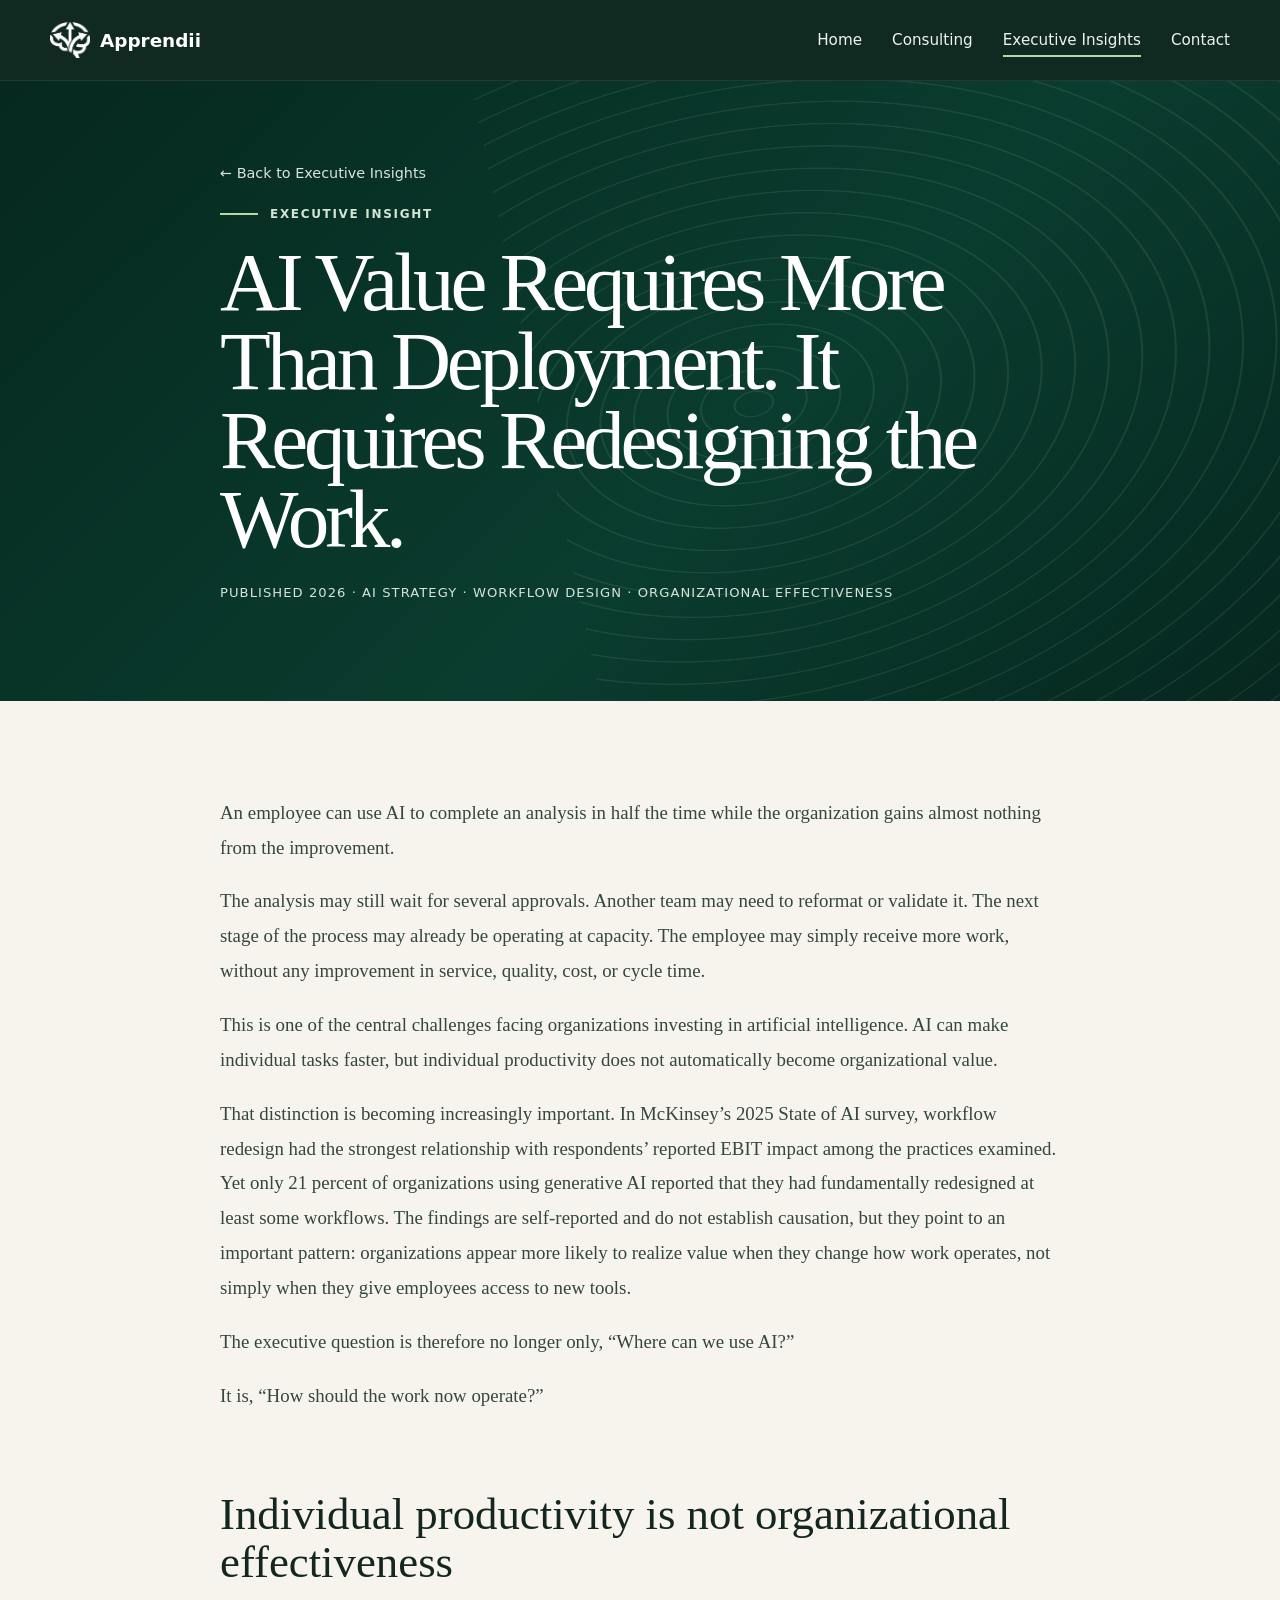
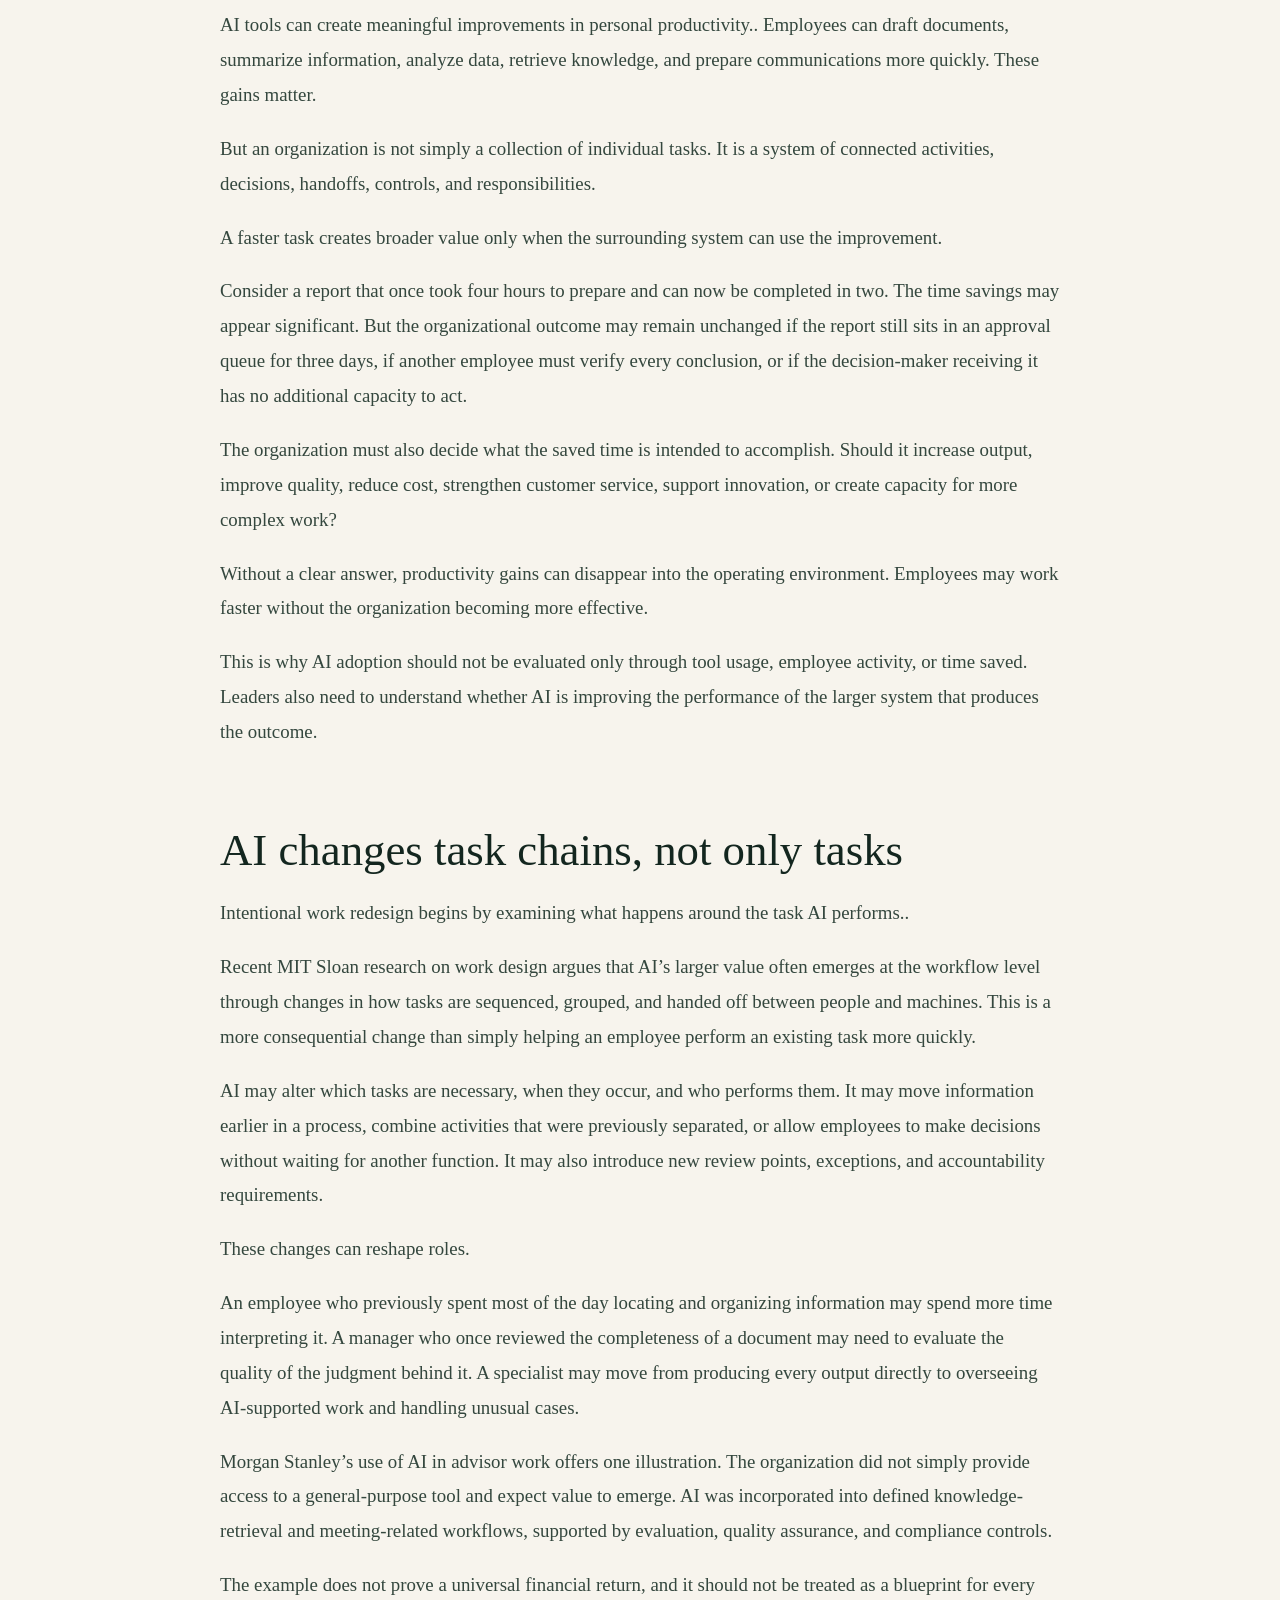
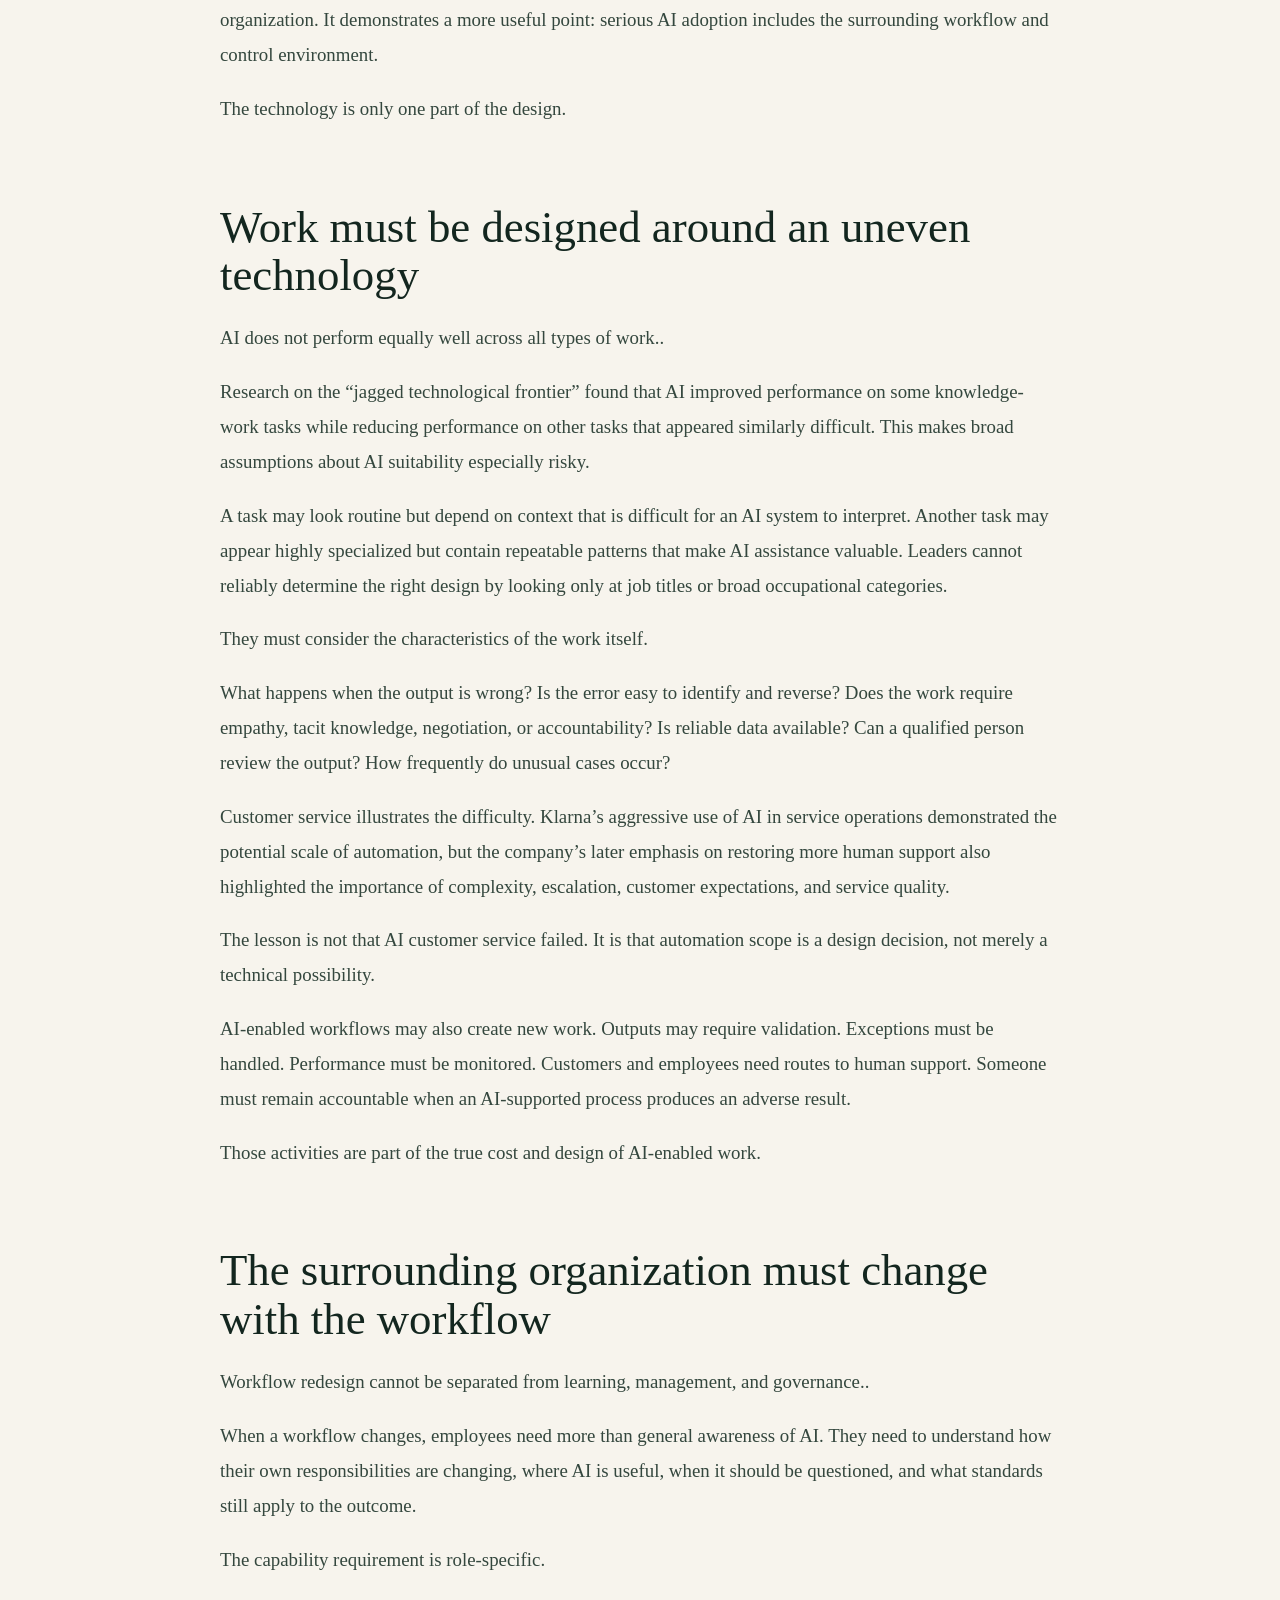
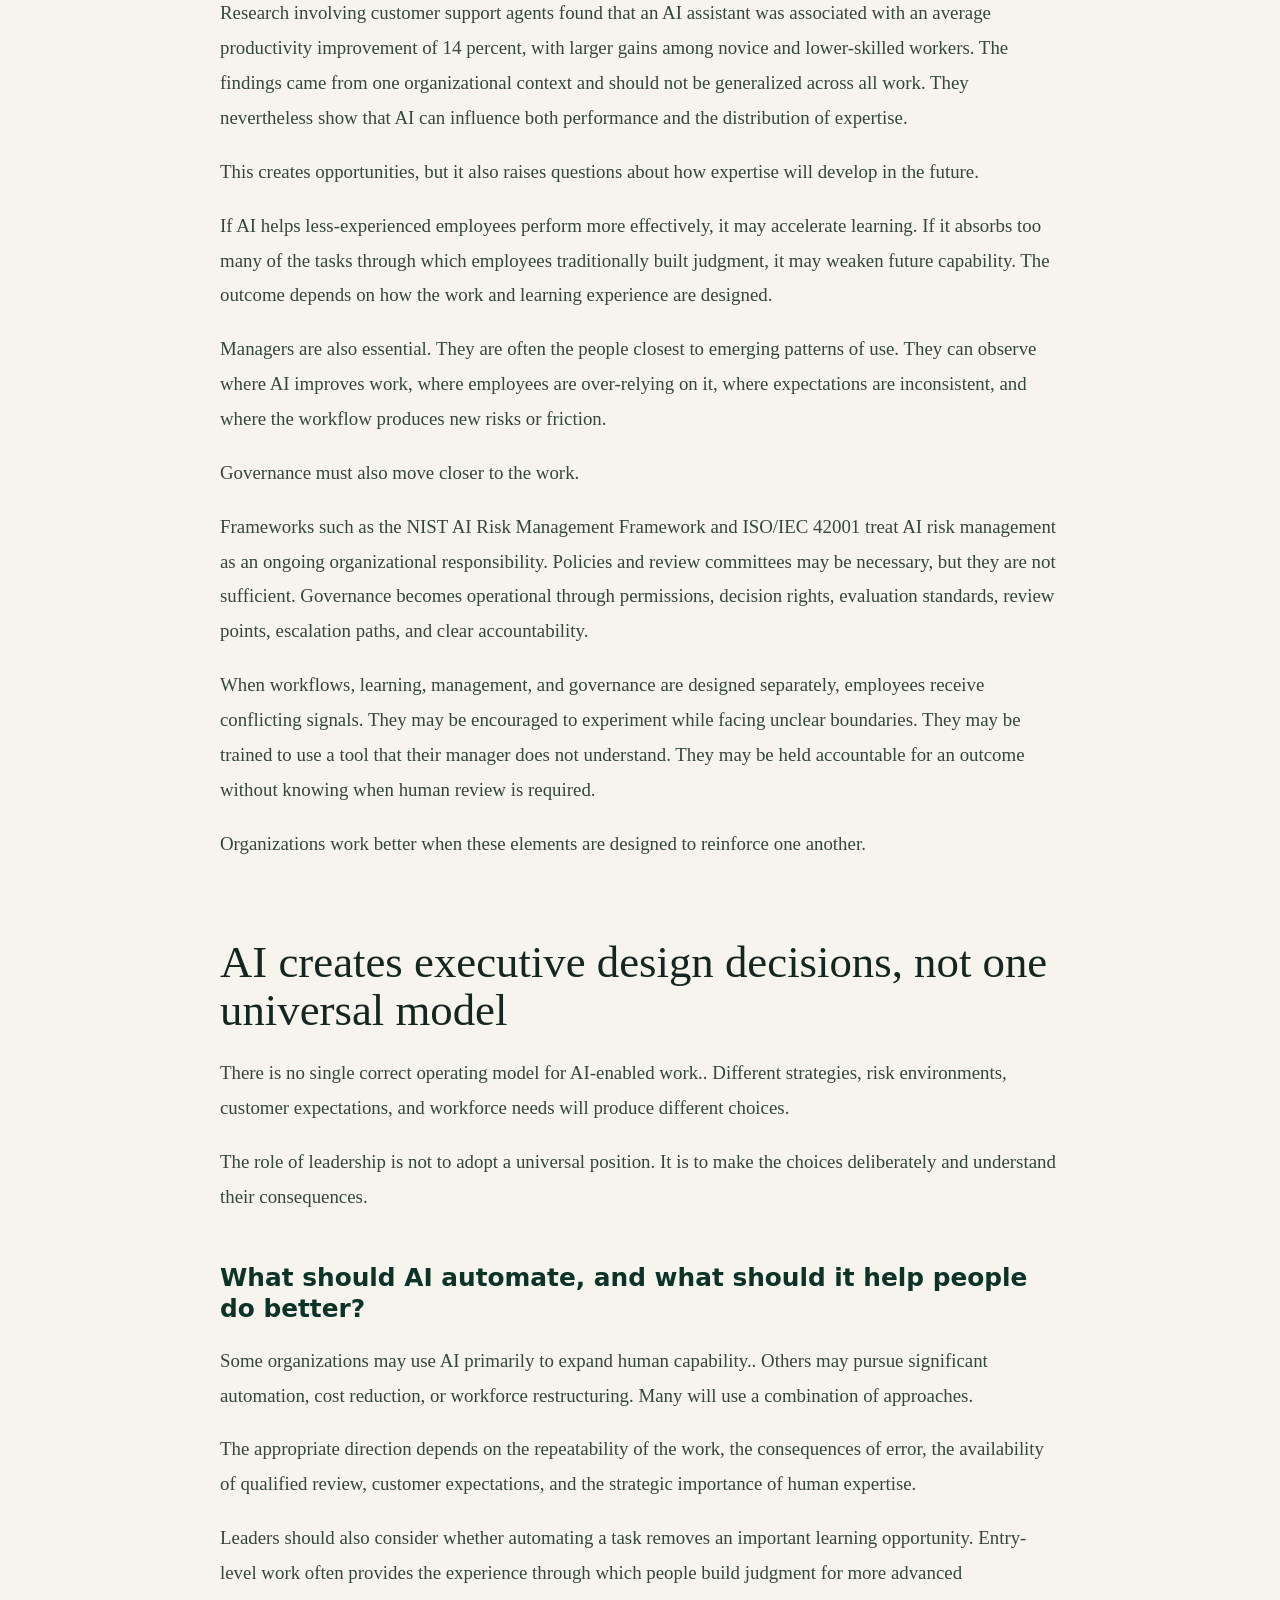
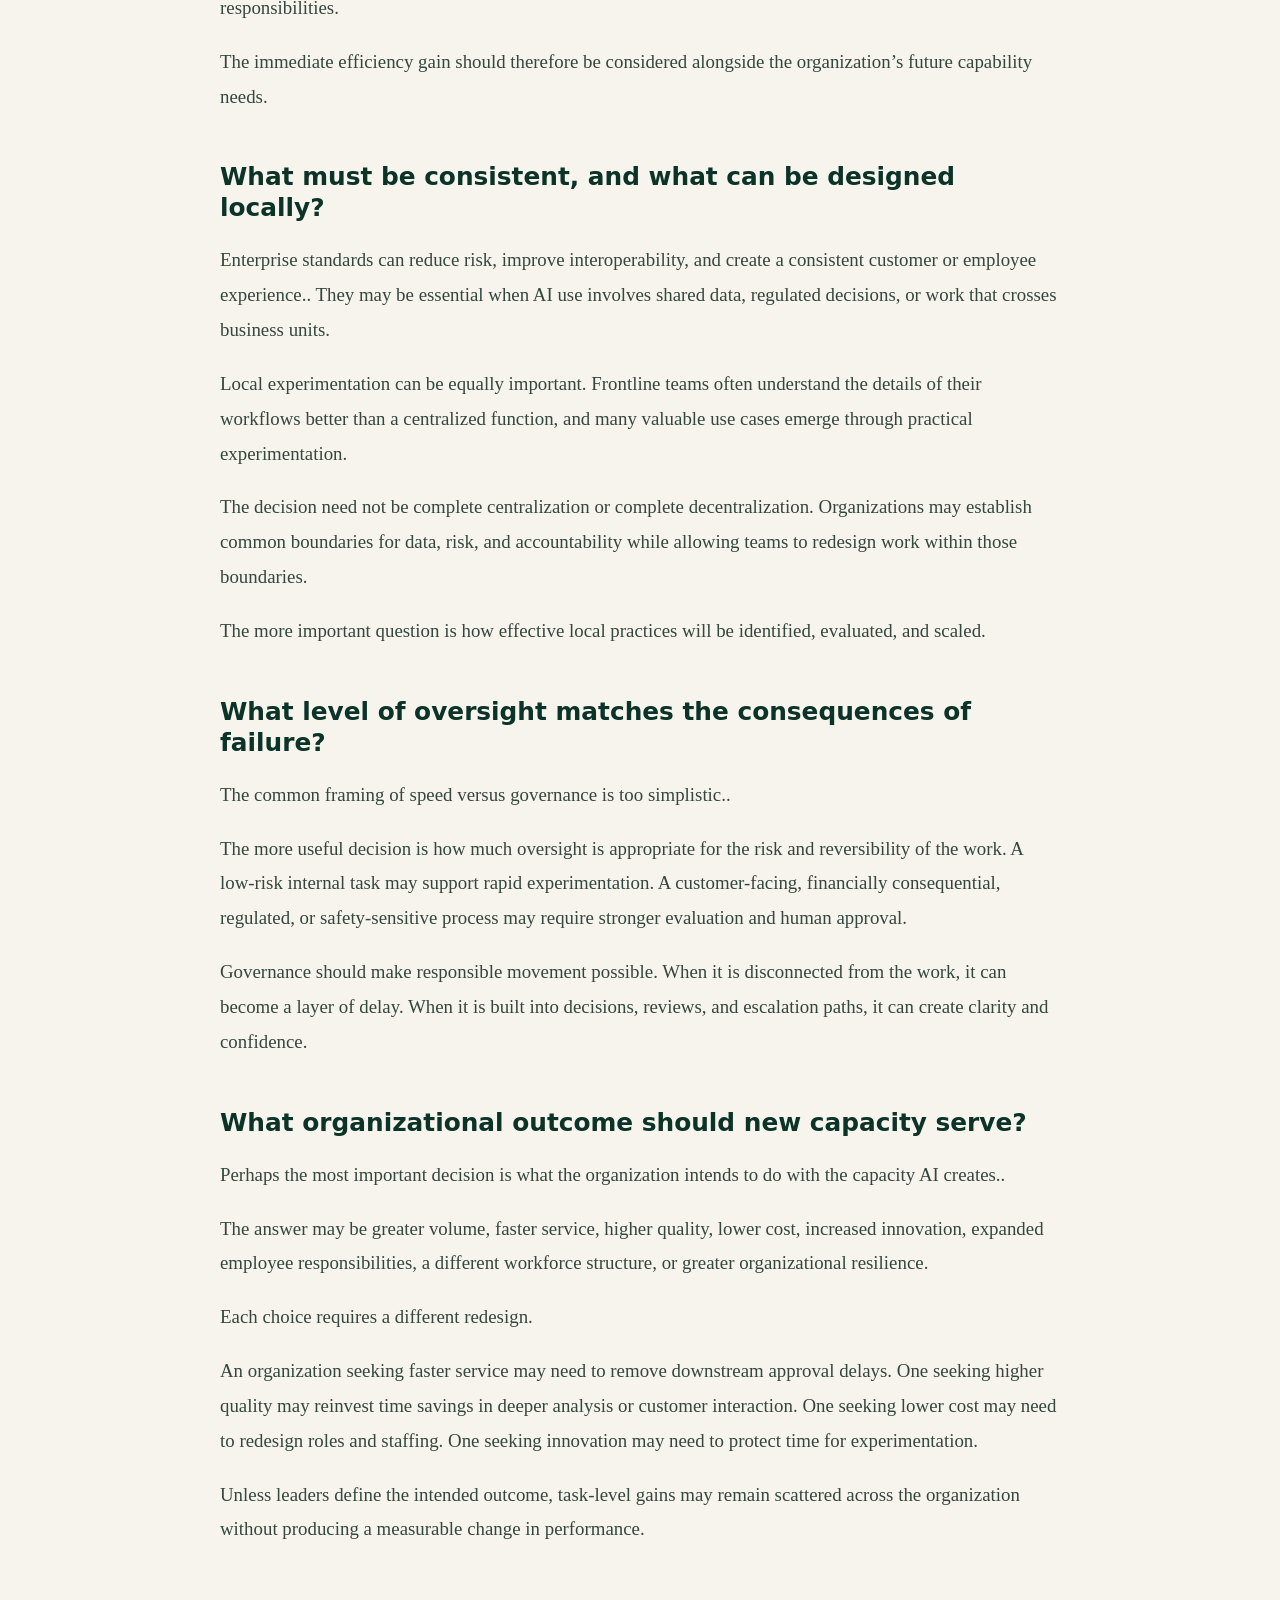
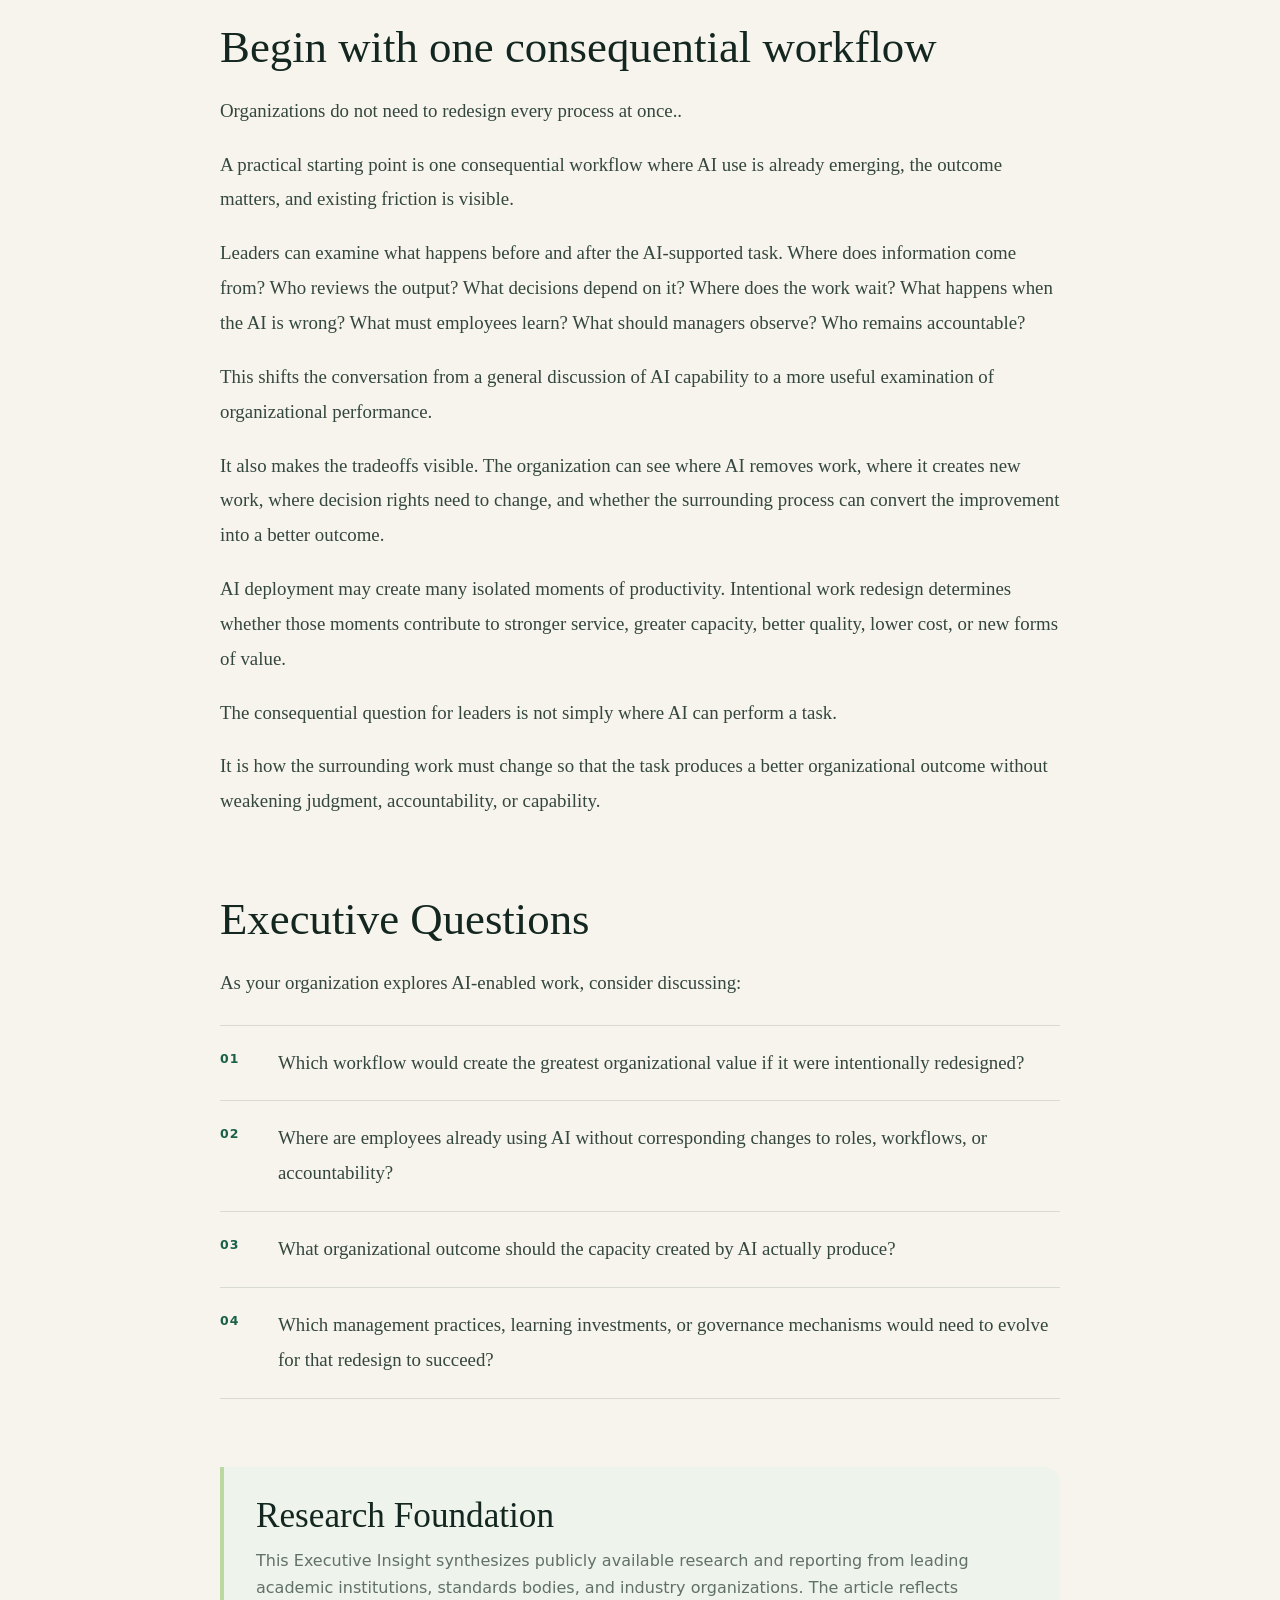
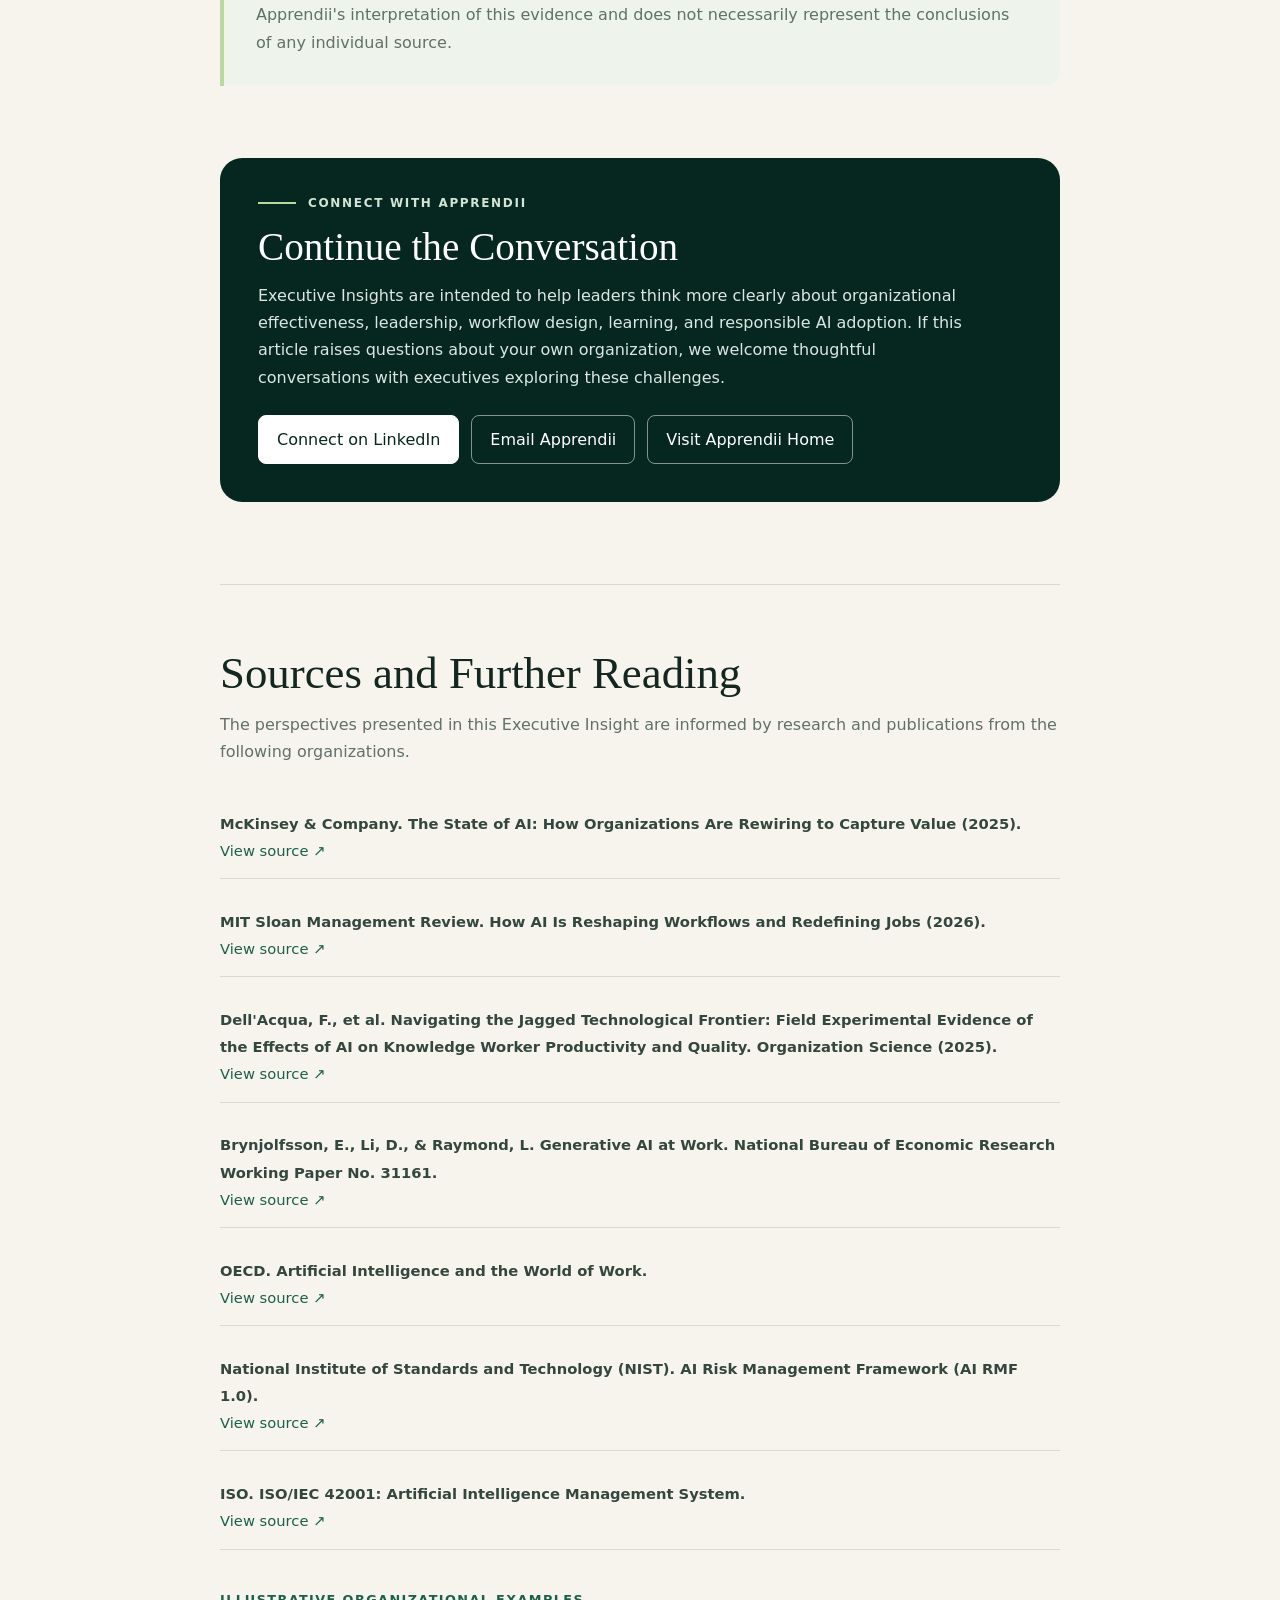
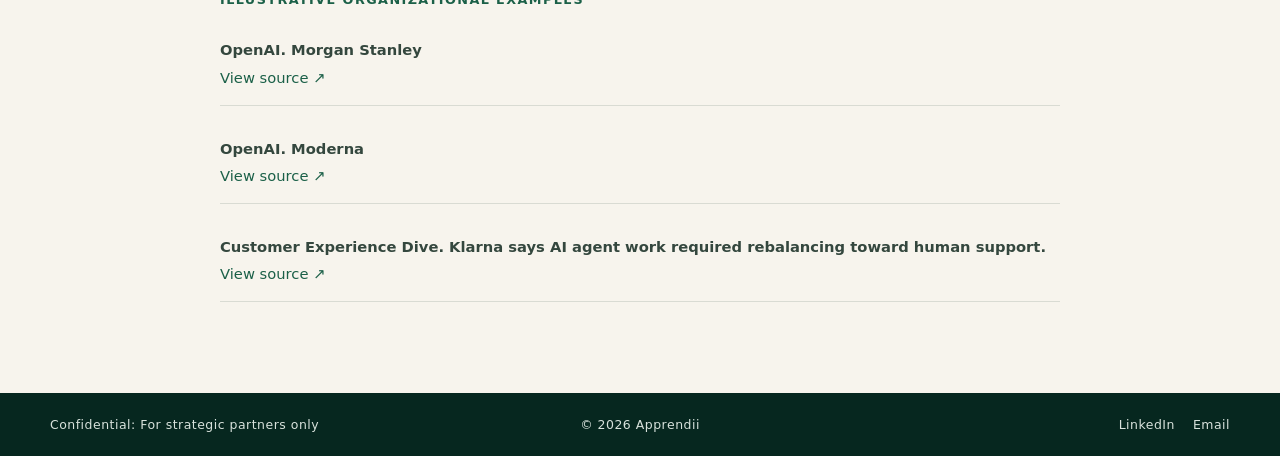
==== ai-value-work-redesign.html @ 5446ebb8 "Add files via upload" ====
<!DOCTYPE html>
<html lang="en"><head><meta charset="utf-8"/><meta content="width=device-width,initial-scale=1" name="viewport"/><title>AI Value Requires More Than Deployment. It Requires Redesigning the Work. | Apprendii</title><meta content="AI Value Requires More Than Deployment. It Requires Redesigning the Work." name="description"/><link href="assets/images/apprendii-logo-original.png" rel="icon"/><link href="assets/css/styles.css" rel="stylesheet"/><style>
.article .section-heading { margin-top: 76px; }
.article .section-heading + p { margin-top: 0; }
.article .decision-heading { margin-top: 48px; color: #0b3328; }
.article .executive-questions { margin: 24px 0 0; padding: 0; list-style: none; counter-reset: question; }
.article .executive-questions li { position: relative; margin: 0; padding: 20px 0 20px 58px; border-top: 1px solid var(--line); }
.article .executive-questions li:last-child { border-bottom: 1px solid var(--line); }
.article .executive-questions li::before { counter-increment: question; content: counter(question, decimal-leading-zero); position: absolute; left: 0; top: 21px; font-family: Inter, system-ui, sans-serif; font-size: .78rem; font-weight: 700; letter-spacing: .08em; color: var(--green); }
.article .research-foundation { margin-top: 68px; padding: 30px 32px; border-left: 4px solid var(--sage); background: #eef3eb; border-radius: 0 16px 16px 0; }
.article .research-foundation h2 { margin: 0 0 12px; font-size: 2.2rem; }
.article .research-foundation p { margin: 0; font-family: Inter, system-ui, sans-serif; font-size: 1rem; line-height: 1.7; color: var(--muted); }
.article .conversation-panel { margin-top: 72px; padding: 38px; background: var(--deep); color: #fff; border-radius: 22px; }
.article .conversation-panel .eyebrow { margin-bottom: 16px; }
.article .conversation-panel h2 { margin: 0 0 14px; color: #fff; font-size: 2.45rem; }
.article .conversation-panel p { max-width: 720px; margin: 0 0 24px; font-family: Inter, system-ui, sans-serif; font-size: 1rem; line-height: 1.7; color: #dce7e1; }
.article .conversation-panel .btn { border-color: rgba(255,255,255,.5); color: #fff; }
.article .conversation-panel .btn.primary { background: #fff; color: var(--deep); border-color: #fff; }
.article .sources-section { margin-top: 82px; padding-top: 64px; border-top: 1px solid var(--line); }
.article .sources-section > h2 { margin: 0 0 14px; }
.article .sources-intro { margin: 0 0 30px; font-family: Inter, system-ui, sans-serif!important; font-size: 1rem!important; line-height: 1.7!important; color: var(--muted)!important; }
.article .source-group-title { margin: 42px 0 8px; font-family: Inter, system-ui, sans-serif; font-size: .8rem; font-weight: 800; letter-spacing: .11em; text-transform: uppercase; color: var(--green); }
@media (max-width: 560px) {
  .article .conversation-panel { padding: 28px 24px; }
  .article .research-foundation { padding: 24px; }
  .article .executive-questions li { padding-left: 44px; }
}
</style></head><body><header class="site-header"><div class="wrap nav">
<a class="brand" href="index.html"><img alt="Apprendii logo" src="assets/images/apprendii-logo-white.png"/><span>Apprendii</span></a>
<button aria-controls="primary-nav" aria-expanded="false" aria-label="Open navigation" class="menu-toggle">Menu</button>
<nav aria-label="Primary navigation" class="nav-links" id="primary-nav"><a class="" href="index.html">Home</a><a class="" href="consulting.html">Consulting</a><a class="active" href="executive-insights.html">Executive Insights</a><a class="" href="contact.html">Contact</a></nav>
</div></header><main><section class="article-hero"><div class="wrap narrow"><a class="back" href="executive-insights.html">← Back to Executive Insights</a><div class="eyebrow">Executive Insight</div><h1>AI Value Requires More Than Deployment. It Requires Redesigning the Work.</h1><div class="meta light">Published 2026 · AI Strategy · Workflow Design · Organizational Effectiveness</div></div></section>
<article class="article"><div class="wrap narrow"><p>An employee can use AI to complete an analysis in half the time while the organization gains almost nothing from the improvement.</p><p>The analysis may still wait for several approvals. Another team may need to reformat or validate it. The next stage of the process may already be operating at capacity. The employee may simply receive more work, without any improvement in service, quality, cost, or cycle time.</p><p>This is one of the central challenges facing organizations investing in artificial intelligence. AI can make individual tasks faster, but individual productivity does not automatically become organizational value.</p><p>That distinction is becoming increasingly important. In McKinsey’s 2025 State of AI survey, workflow redesign had the strongest relationship with respondents’ reported EBIT impact among the practices examined. Yet only 21 percent of organizations using generative AI reported that they had fundamentally redesigned at least some workflows. The findings are self-reported and do not establish causation, but they point to an important pattern: organizations appear more likely to realize value when they change how work operates, not simply when they give employees access to new tools.</p><p>The executive question is therefore no longer only, “Where can we use AI?”</p><p>It is, “How should the work now operate?”</p><h2 class="section-heading">Individual productivity is not organizational effectiveness</h2><p>AI tools can create meaningful improvements in personal productivity.. Employees can draft documents, summarize information, analyze data, retrieve knowledge, and prepare communications more quickly. These gains matter.</p><p>But an organization is not simply a collection of individual tasks. It is a system of connected activities, decisions, handoffs, controls, and responsibilities.</p><p>A faster task creates broader value only when the surrounding system can use the improvement.</p><p>Consider a report that once took four hours to prepare and can now be completed in two. The time savings may appear significant. But the organizational outcome may remain unchanged if the report still sits in an approval queue for three days, if another employee must verify every conclusion, or if the decision-maker receiving it has no additional capacity to act.</p><p>The organization must also decide what the saved time is intended to accomplish. Should it increase output, improve quality, reduce cost, strengthen customer service, support innovation, or create capacity for more complex work?</p><p>Without a clear answer, productivity gains can disappear into the operating environment. Employees may work faster without the organization becoming more effective.</p><p>This is why AI adoption should not be evaluated only through tool usage, employee activity, or time saved. Leaders also need to understand whether AI is improving the performance of the larger system that produces the outcome.</p><h2 class="section-heading">AI changes task chains, not only tasks</h2><p>Intentional work redesign begins by examining what happens around the task AI performs..</p><p>Recent MIT Sloan research on work design argues that AI’s larger value often emerges at the workflow level through changes in how tasks are sequenced, grouped, and handed off between people and machines. This is a more consequential change than simply helping an employee perform an existing task more quickly.</p><p>AI may alter which tasks are necessary, when they occur, and who performs them. It may move information earlier in a process, combine activities that were previously separated, or allow employees to make decisions without waiting for another function. It may also introduce new review points, exceptions, and accountability requirements.</p><p>These changes can reshape roles.</p><p>An employee who previously spent most of the day locating and organizing information may spend more time interpreting it. A manager who once reviewed the completeness of a document may need to evaluate the quality of the judgment behind it. A specialist may move from producing every output directly to overseeing AI-supported work and handling unusual cases.</p><p>Morgan Stanley’s use of AI in advisor work offers one illustration. The organization did not simply provide access to a general-purpose tool and expect value to emerge. AI was incorporated into defined knowledge-retrieval and meeting-related workflows, supported by evaluation, quality assurance, and compliance controls.</p><p>The example does not prove a universal financial return, and it should not be treated as a blueprint for every organization. It demonstrates a more useful point: serious AI adoption includes the surrounding workflow and control environment.</p><p>The technology is only one part of the design.</p><h2 class="section-heading">Work must be designed around an uneven technology</h2><p>AI does not perform equally well across all types of work..</p><p>Research on the “jagged technological frontier” found that AI improved performance on some knowledge-work tasks while reducing performance on other tasks that appeared similarly difficult. This makes broad assumptions about AI suitability especially risky.</p><p>A task may look routine but depend on context that is difficult for an AI system to interpret. Another task may appear highly specialized but contain repeatable patterns that make AI assistance valuable. Leaders cannot reliably determine the right design by looking only at job titles or broad occupational categories.</p><p>They must consider the characteristics of the work itself.</p><p>What happens when the output is wrong? Is the error easy to identify and reverse? Does the work require empathy, tacit knowledge, negotiation, or accountability? Is reliable data available? Can a qualified person review the output? How frequently do unusual cases occur?</p><p>Customer service illustrates the difficulty. Klarna’s aggressive use of AI in service operations demonstrated the potential scale of automation, but the company’s later emphasis on restoring more human support also highlighted the importance of complexity, escalation, customer expectations, and service quality.</p><p>The lesson is not that AI customer service failed. It is that automation scope is a design decision, not merely a technical possibility.</p><p>AI-enabled workflows may also create new work. Outputs may require validation. Exceptions must be handled. Performance must be monitored. Customers and employees need routes to human support. Someone must remain accountable when an AI-supported process produces an adverse result.</p><p>Those activities are part of the true cost and design of AI-enabled work.</p><h2 class="section-heading">The surrounding organization must change with the workflow</h2><p>Workflow redesign cannot be separated from learning, management, and governance..</p><p>When a workflow changes, employees need more than general awareness of AI. They need to understand how their own responsibilities are changing, where AI is useful, when it should be questioned, and what standards still apply to the outcome.</p><p>The capability requirement is role-specific.</p><p>Research involving customer support agents found that an AI assistant was associated with an average productivity improvement of 14 percent, with larger gains among novice and lower-skilled workers. The findings came from one organizational context and should not be generalized across all work. They nevertheless show that AI can influence both performance and the distribution of expertise.</p><p>This creates opportunities, but it also raises questions about how expertise will develop in the future.</p><p>If AI helps less-experienced employees perform more effectively, it may accelerate learning. If it absorbs too many of the tasks through which employees traditionally built judgment, it may weaken future capability. The outcome depends on how the work and learning experience are designed.</p><p>Managers are also essential. They are often the people closest to emerging patterns of use. They can observe where AI improves work, where employees are over-relying on it, where expectations are inconsistent, and where the workflow produces new risks or friction.</p><p>Governance must also move closer to the work.</p><p>Frameworks such as the NIST AI Risk Management Framework and ISO/IEC 42001 treat AI risk management as an ongoing organizational responsibility. Policies and review committees may be necessary, but they are not sufficient. Governance becomes operational through permissions, decision rights, evaluation standards, review points, escalation paths, and clear accountability.</p><p>When workflows, learning, management, and governance are designed separately, employees receive conflicting signals. They may be encouraged to experiment while facing unclear boundaries. They may be trained to use a tool that their manager does not understand. They may be held accountable for an outcome without knowing when human review is required.</p><p>Organizations work better when these elements are designed to reinforce one another.</p><h2 class="section-heading">AI creates executive design decisions, not one universal model</h2><p>There is no single correct operating model for AI-enabled work.. Different strategies, risk environments, customer expectations, and workforce needs will produce different choices.</p><p>The role of leadership is not to adopt a universal position. It is to make the choices deliberately and understand their consequences.</p><h3 class="decision-heading">What should AI automate, and what should it help people do better?</h3><p>Some organizations may use AI primarily to expand human capability.. Others may pursue significant automation, cost reduction, or workforce restructuring. Many will use a combination of approaches.</p><p>The appropriate direction depends on the repeatability of the work, the consequences of error, the availability of qualified review, customer expectations, and the strategic importance of human expertise.</p><p>Leaders should also consider whether automating a task removes an important learning opportunity. Entry-level work often provides the experience through which people build judgment for more advanced responsibilities.</p><p>The immediate efficiency gain should therefore be considered alongside the organization’s future capability needs.</p><h3 class="decision-heading">What must be consistent, and what can be designed locally?</h3><p>Enterprise standards can reduce risk, improve interoperability, and create a consistent customer or employee experience.. They may be essential when AI use involves shared data, regulated decisions, or work that crosses business units.</p><p>Local experimentation can be equally important. Frontline teams often understand the details of their workflows better than a centralized function, and many valuable use cases emerge through practical experimentation.</p><p>The decision need not be complete centralization or complete decentralization. Organizations may establish common boundaries for data, risk, and accountability while allowing teams to redesign work within those boundaries.</p><p>The more important question is how effective local practices will be identified, evaluated, and scaled.</p><h3 class="decision-heading">What level of oversight matches the consequences of failure?</h3><p>The common framing of speed versus governance is too simplistic..</p><p>The more useful decision is how much oversight is appropriate for the risk and reversibility of the work. A low-risk internal task may support rapid experimentation. A customer-facing, financially consequential, regulated, or safety-sensitive process may require stronger evaluation and human approval.</p><p>Governance should make responsible movement possible. When it is disconnected from the work, it can become a layer of delay. When it is built into decisions, reviews, and escalation paths, it can create clarity and confidence.</p><h3 class="decision-heading">What organizational outcome should new capacity serve?</h3><p>Perhaps the most important decision is what the organization intends to do with the capacity AI creates..</p><p>The answer may be greater volume, faster service, higher quality, lower cost, increased innovation, expanded employee responsibilities, a different workforce structure, or greater organizational resilience.</p><p>Each choice requires a different redesign.</p><p>An organization seeking faster service may need to remove downstream approval delays. One seeking higher quality may reinvest time savings in deeper analysis or customer interaction. One seeking lower cost may need to redesign roles and staffing. One seeking innovation may need to protect time for experimentation.</p><p>Unless leaders define the intended outcome, task-level gains may remain scattered across the organization without producing a measurable change in performance.</p><h2 class="section-heading">Begin with one consequential workflow</h2><p>Organizations do not need to redesign every process at once..</p><p>A practical starting point is one consequential workflow where AI use is already emerging, the outcome matters, and existing friction is visible.</p><p>Leaders can examine what happens before and after the AI-supported task. Where does information come from? Who reviews the output? What decisions depend on it? Where does the work wait? What happens when the AI is wrong? What must employees learn? What should managers observe? Who remains accountable?</p><p>This shifts the conversation from a general discussion of AI capability to a more useful examination of organizational performance.</p><p>It also makes the tradeoffs visible. The organization can see where AI removes work, where it creates new work, where decision rights need to change, and whether the surrounding process can convert the improvement into a better outcome.</p><p>AI deployment may create many isolated moments of productivity. Intentional work redesign determines whether those moments contribute to stronger service, greater capacity, better quality, lower cost, or new forms of value.</p><p>The consequential question for leaders is not simply where AI can perform a task.</p><p>It is how the surrounding work must change so that the task produces a better organizational outcome without weakening judgment, accountability, or capability.</p><h2 class="section-heading">Executive Questions</h2><p>As your organization explores AI-enabled work, consider discussing:</p><ul class="executive-questions"><li>Which workflow would create the greatest organizational value if it were intentionally redesigned?</li><li>Where are employees already using AI without corresponding changes to roles, workflows, or accountability?</li><li>What organizational outcome should the capacity created by AI actually produce?</li><li>Which management practices, learning investments, or governance mechanisms would need to evolve for that redesign to succeed?</li></ul><section aria-labelledby="research-foundation-heading" class="research-foundation"><h2 id="research-foundation-heading">Research Foundation</h2><p>This Executive Insight synthesizes publicly available research and reporting from leading academic institutions, standards bodies, and industry organizations. The article reflects Apprendii's interpretation of this evidence and does not necessarily represent the conclusions of any individual source.</p></section><section aria-labelledby="conversation-heading" class="conversation-panel"><div class="eyebrow">Connect with Apprendii</div><h2 id="conversation-heading">Continue the Conversation</h2><p>Executive Insights are intended to help leaders think more clearly about organizational effectiveness, leadership, workflow design, learning, and responsible AI adoption. If this article raises questions about your own organization, we welcome thoughtful conversations with executives exploring these challenges.</p><div class="actions"><a class="btn primary" href="https://www.linkedin.com/in/hectorm/" rel="noopener" target="_blank">Connect on LinkedIn</a><a class="btn" href="mailto:hector.martinez@gmail.com">Email Apprendii</a><a class="btn" href="index.html">Visit Apprendii Home</a></div></section><section aria-labelledby="sources-heading" class="sources-section"><h2 id="sources-heading">Sources and Further Reading</h2><p class="sources-intro">The perspectives presented in this Executive Insight are informed by research and publications from the following organizations.</p><p class="source-link"><strong>McKinsey &amp; Company. The State of AI: How Organizations Are Rewiring to Capture Value (2025).</strong><br/><a href="https://www.mckinsey.com/~/media/mckinsey/business-functions/quantumblack/our-insights/the-state-of-ai/2025/the-state-of-ai-how-organizations-are-rewiring-to-capture-value_final.pdf" rel="noopener" target="_blank">View source ↗</a></p><p class="source-link"><strong>MIT Sloan Management Review. How AI Is Reshaping Workflows and Redefining Jobs (2026).</strong><br/><a href="https://mitsloan.mit.edu/ideas-made-to-matter/how-ai-reshaping-workflows-and-redefining-jobs" rel="noopener" target="_blank">View source ↗</a></p><p class="source-link"><strong>Dell'Acqua, F., et al. Navigating the Jagged Technological Frontier: Field Experimental Evidence of the Effects of AI on Knowledge Worker Productivity and Quality. Organization Science (2025).</strong><br/><a href="https://pubsonline.informs.org/doi/10.1287/orsc.2025.21838" rel="noopener" target="_blank">View source ↗</a></p><p class="source-link"><strong>Brynjolfsson, E., Li, D., &amp; Raymond, L. Generative AI at Work. National Bureau of Economic Research Working Paper No. 31161.</strong><br/><a href="https://www.nber.org/system/files/working_papers/w31161/w31161.pdf" rel="noopener" target="_blank">View source ↗</a></p><p class="source-link"><strong>OECD. Artificial Intelligence and the World of Work.</strong><br/><a href="https://www.oecd.org/en/topics/sub-issues/ai-and-work.html" rel="noopener" target="_blank">View source ↗</a></p><p class="source-link"><strong>National Institute of Standards and Technology (NIST). AI Risk Management Framework (AI RMF 1.0).</strong><br/><a href="https://nvlpubs.nist.gov/nistpubs/ai/nist.ai.100-1.pdf" rel="noopener" target="_blank">View source ↗</a></p><p class="source-link"><strong>ISO. ISO/IEC 42001: Artificial Intelligence Management System.</strong><br/><a href="https://www.iso.org/standard/42001" rel="noopener" target="_blank">View source ↗</a></p><h3 class="source-group-title">Illustrative Organizational Examples</h3><p class="source-link"><strong>OpenAI. Morgan Stanley</strong><br/><a href="https://openai.com/index/morgan-stanley/" rel="noopener" target="_blank">View source ↗</a></p><p class="source-link"><strong>OpenAI. Moderna</strong><br/><a href="https://openai.com/index/moderna/" rel="noopener" target="_blank">View source ↗</a></p><p class="source-link"><strong>Customer Experience Dive. Klarna says AI agent work required rebalancing toward human support.</strong><br/><a href="https://www.customerexperiencedive.com/news/klarna-says-ai-agent-work-853-employees/805987/" rel="noopener" target="_blank">View source ↗</a></p></section></div></article></main><footer><div class="wrap footer-grid"><div>Confidential: For strategic partners only</div><div>© 2026 Apprendii</div><div class="footer-links"><a href="https://www.linkedin.com/in/hectorm/" rel="noopener" target="_blank">LinkedIn</a><a href="mailto:hector.martinez@gmail.com">Email</a></div></div></footer><script src="assets/js/site.js"></script></body></html>
---- assets/css/styles.css ----
:root{--deep:#06271f;--deep2:#0a3b2e;--green:#1b6048;--sage:#b9d99f;--cream:#f7f4ed;--paper:#fff;--ink:#13261f;--muted:#617068;--line:rgba(17,52,40,.13);--shadow:0 28px 70px rgba(9,42,32,.12)}
*{box-sizing:border-box}html{scroll-behavior:smooth}body{margin:0;font-family:Inter,ui-sans-serif,system-ui,-apple-system,"Segoe UI",sans-serif;background:var(--cream);color:var(--ink)}a{color:inherit;text-decoration:none}.wrap{width:min(1180px,calc(100% - 40px));margin:auto}.narrow{width:min(840px,calc(100% - 40px))}
.site-header{position:sticky;top:0;z-index:30;background:rgba(4,31,24,.95);backdrop-filter:blur(18px);border-bottom:1px solid rgba(255,255,255,.08)}.nav{height:80px;display:flex;align-items:center;justify-content:space-between;gap:24px}.brand{display:flex;align-items:center;gap:10px;color:#fff;font-weight:750;font-size:1.15rem}.brand img{width:40px;height:40px;object-fit:contain}.nav-links{display:flex;align-items:center;gap:30px;color:#edf3ef;font-size:.95rem}.nav-links a{position:relative;padding:10px 0}.nav-links a:after{content:"";position:absolute;left:0;right:100%;bottom:2px;height:2px;background:var(--sage);transition:.3s}.nav-links a:hover:after,.nav-links a.active:after{right:0}.menu-toggle{display:none;background:none;color:#fff;border:1px solid rgba(255,255,255,.25);border-radius:8px;padding:9px 12px}
.hero,.detail-hero,.article-hero{position:relative;overflow:hidden;background:linear-gradient(135deg,#06281f 0%,#0a3d2f 58%,#06271f 100%);color:#fff}.hero{padding:84px 0 120px}.detail-hero{padding:88px 0 84px}.article-hero{padding:82px 0 76px}.hero:before,.detail-hero:before,.article-hero:before{content:"";position:absolute;inset:-20% -8% auto 42%;height:130%;background:repeating-radial-gradient(ellipse at 25% 50%,transparent 0 18px,rgba(184,215,168,.15) 19px 20px,transparent 21px 34px);transform:rotate(-12deg);opacity:.7;animation:flow 18s ease-in-out infinite alternate;pointer-events:none}@keyframes flow{to{transform:rotate(-6deg) translate3d(-35px,20px,0)}}.hero-copy,.detail-hero .wrap,.article-hero .wrap{position:relative;z-index:2}.eyebrow{display:flex;align-items:center;gap:12px;color:#d3e4d6;text-transform:uppercase;letter-spacing:.14em;font-size:.75rem;font-weight:700}.eyebrow:before{content:"";width:38px;height:2px;background:var(--sage)}h1,h2{font-family:Georgia,"Times New Roman",serif;font-weight:500}.hero h1{font-size:clamp(4rem,8.6vw,7.5rem);line-height:.9;letter-spacing:-.055em;margin:24px 0 28px}.detail-hero h1,.article-hero h1{font-size:clamp(3.2rem,6.5vw,6.1rem);line-height:.95;letter-spacing:-.05em;margin:22px 0 24px}.hero h1 span{color:var(--sage)}.lead{font-size:clamp(1.05rem,1.7vw,1.3rem);line-height:1.7;color:#e0e8e3;max-width:820px}.back{display:inline-flex;gap:8px;align-items:center;color:#d8e4dc;margin-bottom:26px;font-size:.9rem}
.perspective-card{position:relative;z-index:4;margin-top:-62px;background:#fff;border:1px solid var(--line);border-radius:22px;box-shadow:var(--shadow);padding:42px 48px;display:grid;grid-template-columns:1fr 1fr;gap:48px;align-items:center}.perspective-card>div+div{border-left:1px solid var(--line);padding-left:48px}.kicker{text-transform:uppercase;letter-spacing:.14em;font-size:.76rem;color:var(--green);font-weight:760;margin-bottom:14px}.perspective-card h2{font-size:clamp(1.75rem,3vw,2.7rem);line-height:1.14;margin:0}.perspective-card p,.intro-copy p{font-size:1.05rem;line-height:1.72;color:#3f5048}.section{padding:88px 0}.section.compact{padding-top:0}.section-head{margin-bottom:34px}.section-head h2,.section-title{font-size:clamp(2.35rem,5vw,4.1rem);line-height:1.04;letter-spacing:-.04em;margin:0}.cards{display:grid;grid-template-columns:repeat(3,1fr);gap:18px}.card{position:relative;display:flex;flex-direction:column;min-height:360px;padding:28px;border-radius:20px;border:1px solid rgba(13,64,48,.13);background:linear-gradient(150deg,#fff 5%,#fbfcf8 100%);box-shadow:0 18px 42px rgba(9,42,32,.08);overflow:hidden;transition:transform .42s cubic-bezier(.2,.8,.2,1),box-shadow .42s,border-color .35s,background .35s}.card:before{content:"";position:absolute;inset:auto -70px -120px auto;width:260px;height:260px;border-radius:50%;background:radial-gradient(circle,rgba(164,205,138,.36),transparent 70%);transform:scale(.7);opacity:0;transition:.45s}.card:hover{transform:translateY(-12px);box-shadow:0 30px 70px rgba(9,42,32,.17);border-color:rgba(27,96,72,.38);background:linear-gradient(150deg,#fff 0%,#edf6e7 100%)}.card:hover:before{transform:scale(1.2);opacity:1}.icon{width:54px;height:54px;border-radius:50%;background:var(--deep);color:#fff;display:grid;place-items:center;font-size:1.3rem;transition:.35s}.card:hover .icon{transform:scale(1.07)}.card h3{font-size:1.44rem;line-height:1.15;letter-spacing:-.03em;margin:28px 0 16px}.card p{line-height:1.62;color:var(--muted);margin:0 0 34px}.arrow,.text-link{margin-top:auto;color:var(--green);font-weight:750;transition:.3s}.card:hover .arrow{transform:translateX(6px)}
.cred{background:var(--deep);color:#fff;border-radius:22px;padding:34px 38px;display:grid;grid-template-columns:.8fr 1.5fr 1fr;gap:34px;align-items:center}.metric{font-family:Georgia,serif;font-size:4.5rem;line-height:.9;color:var(--sage)}.metric small{font-family:Inter,sans-serif;display:block;font-size:.68rem;line-height:1.5;letter-spacing:.1em;text-transform:uppercase;color:#fff;margin-top:12px}.companies{line-height:1.8;font-size:.82rem;font-weight:700;letter-spacing:.04em}.positioning{font-weight:760;line-height:1.8;text-transform:uppercase;font-size:.84rem;letter-spacing:.08em}.contact-box{display:grid;grid-template-columns:1.4fr auto;gap:30px;align-items:center;background:#fff;border:1px solid var(--line);border-radius:20px;padding:34px;box-shadow:0 18px 45px rgba(9,42,32,.07)}.contact-box h3{font-size:1.15rem;margin:0 0 8px}.contact-box p{margin:0;color:var(--muted);line-height:1.55}.actions{display:flex;gap:12px;flex-wrap:wrap}.btn{display:inline-flex;align-items:center;justify-content:center;gap:10px;padding:14px 18px;border-radius:8px;border:1px solid var(--deep);transition:.25s}.btn.primary{background:var(--deep);color:#fff}.btn:hover{transform:translateY(-2px);box-shadow:0 12px 28px rgba(9,42,32,.15)}
.detail-section{padding:78px 0;border-bottom:1px solid var(--line)}.detail-section.alt{background:#f0eee6}.detail-grid{display:grid;grid-template-columns:.65fr 1.35fr;gap:60px}.detail-grid h2{font-size:2.65rem;line-height:1.05;margin:0}.detail-grid p,.detail-grid li{font-size:1.05rem;line-height:1.75;color:#45574e}.detail-grid ul{margin:0;padding-left:20px}.emphasis{font-weight:700;color:var(--ink)!important}.process{display:grid;grid-template-columns:repeat(4,1fr);gap:16px;margin-top:34px}.step{background:#fff;border:1px solid var(--line);border-radius:18px;padding:24px;box-shadow:0 16px 35px rgba(9,42,32,.06)}.step b{display:block;color:var(--green);font-size:.78rem;letter-spacing:.13em;text-transform:uppercase;margin-bottom:10px}.step h3{margin:0 0 10px;font-size:1.22rem}.step p{margin:0;color:var(--muted);line-height:1.6}.outcomes{display:grid;grid-template-columns:repeat(3,1fr);gap:14px}.outcome{background:#fff;border:1px solid var(--line);border-radius:16px;padding:22px;font-weight:700;box-shadow:0 14px 30px rgba(9,42,32,.05)}
.featured-insight{display:grid;grid-template-columns:1.3fr .7fr;gap:44px;background:#fff;border:1px solid var(--line);border-radius:24px;padding:46px;box-shadow:var(--shadow)}.featured-insight h2{font-size:clamp(2.3rem,4.5vw,4rem);line-height:1.04;letter-spacing:-.04em;margin:0 0 20px}.featured-insight p{font-size:1.08rem;line-height:1.72;color:var(--muted)}.meta{font-size:.82rem;line-height:1.5;text-transform:uppercase;letter-spacing:.08em;color:var(--green);margin:22px 0}.meta.light{color:#d6e3db}.insight-art{position:relative;min-height:350px;border-radius:18px;background:linear-gradient(145deg,var(--deep),var(--green));overflow:hidden}.insight-art span{position:absolute;border:1px solid rgba(255,255,255,.32);border-radius:50%}.insight-art span:nth-child(1){width:280px;height:280px;left:-80px;top:30px}.insight-art span:nth-child(2){width:220px;height:220px;right:-45px;bottom:-30px}.insight-art span:nth-child(3){width:130px;height:130px;left:48%;top:32%;background:rgba(185,217,159,.18)}
.contact-grid{display:grid;grid-template-columns:1fr 1fr;gap:18px}.contact-card{background:#fff;border:1px solid var(--line);border-radius:20px;padding:34px;box-shadow:0 18px 45px rgba(9,42,32,.07);transition:.35s}.contact-card:hover{transform:translateY(-8px);box-shadow:0 28px 60px rgba(9,42,32,.13)}.contact-card h2{font-size:2.2rem;line-height:1.1;margin:0 0 14px}.contact-card p{color:var(--muted);line-height:1.65}.article{padding:76px 0}.article p,.article li{font-family:Georgia,"Times New Roman",serif;font-size:1.18rem;line-height:1.85;color:#34473e}.article h2{font-size:2.8rem;line-height:1.08;margin:72px 0 22px}.article h3{font-size:1.55rem;line-height:1.25;margin:46px 0 14px}.article ul{padding-left:24px}.source-link{font-family:Inter,system-ui,sans-serif!important;font-size:.92rem!important;padding:14px 0;border-bottom:1px solid var(--line)}.source-link a{color:var(--green);word-break:break-word}.article-cta{margin-top:72px;padding:34px;background:#fff;border:1px solid var(--line);border-radius:20px}.article-cta h2{margin:0 0 12px;font-size:2.2rem}.article-cta p{font-family:Inter,system-ui,sans-serif;font-size:1rem;line-height:1.65;color:var(--muted)}
footer{background:var(--deep);color:#d8e2dc;padding:24px 0;font-size:.78rem;letter-spacing:.04em}.footer-grid{display:grid;grid-template-columns:1fr auto 1fr;gap:20px;align-items:center}.footer-grid>div:nth-child(2){text-align:center}.footer-links{display:flex;justify-content:flex-end;gap:18px}.reveal{opacity:0;transform:translateY(28px);transition:opacity .8s ease,transform .8s ease}.reveal.visible{opacity:1;transform:none}
@media(max-width:900px){.menu-toggle{display:block}.nav-links{display:none;position:absolute;left:20px;right:20px;top:70px;flex-direction:column;align-items:flex-start;gap:4px;padding:18px;background:#0b3328;border:1px solid rgba(255,255,255,.1);border-radius:14px}.nav-links.open{display:flex}.perspective-card,.detail-grid,.cred,.contact-box,.featured-insight,.contact-grid{grid-template-columns:1fr}.perspective-card>div+div{border-left:0;border-top:1px solid var(--line);padding-left:0;padding-top:30px}.cards,.process,.outcomes{grid-template-columns:1fr}.footer-grid{grid-template-columns:1fr;text-align:center}.footer-grid>div:nth-child(2){text-align:center}.footer-links{justify-content:center}.insight-art{min-height:260px}}
@media(max-width:560px){.wrap,.narrow{width:min(100% - 24px,1180px)}.brand span{font-size:1rem}.hero{padding:64px 0 96px}.detail-hero,.article-hero{padding:64px 0}.hero h1{font-size:3.65rem}.detail-hero h1,.article-hero h1{font-size:3.25rem}.perspective-card{padding:30px 24px}.section,.detail-section{padding:62px 0}.cred,.featured-insight,.contact-card{padding:28px}.actions{flex-direction:column}.btn{width:100%}.article{padding:54px 0}.article p,.article li{font-size:1.08rem}.article h2{font-size:2.25rem}}
@media(prefers-reduced-motion:reduce){*{scroll-behavior:auto!important;animation:none!important;transition:none!important}.reveal{opacity:1;transform:none}}
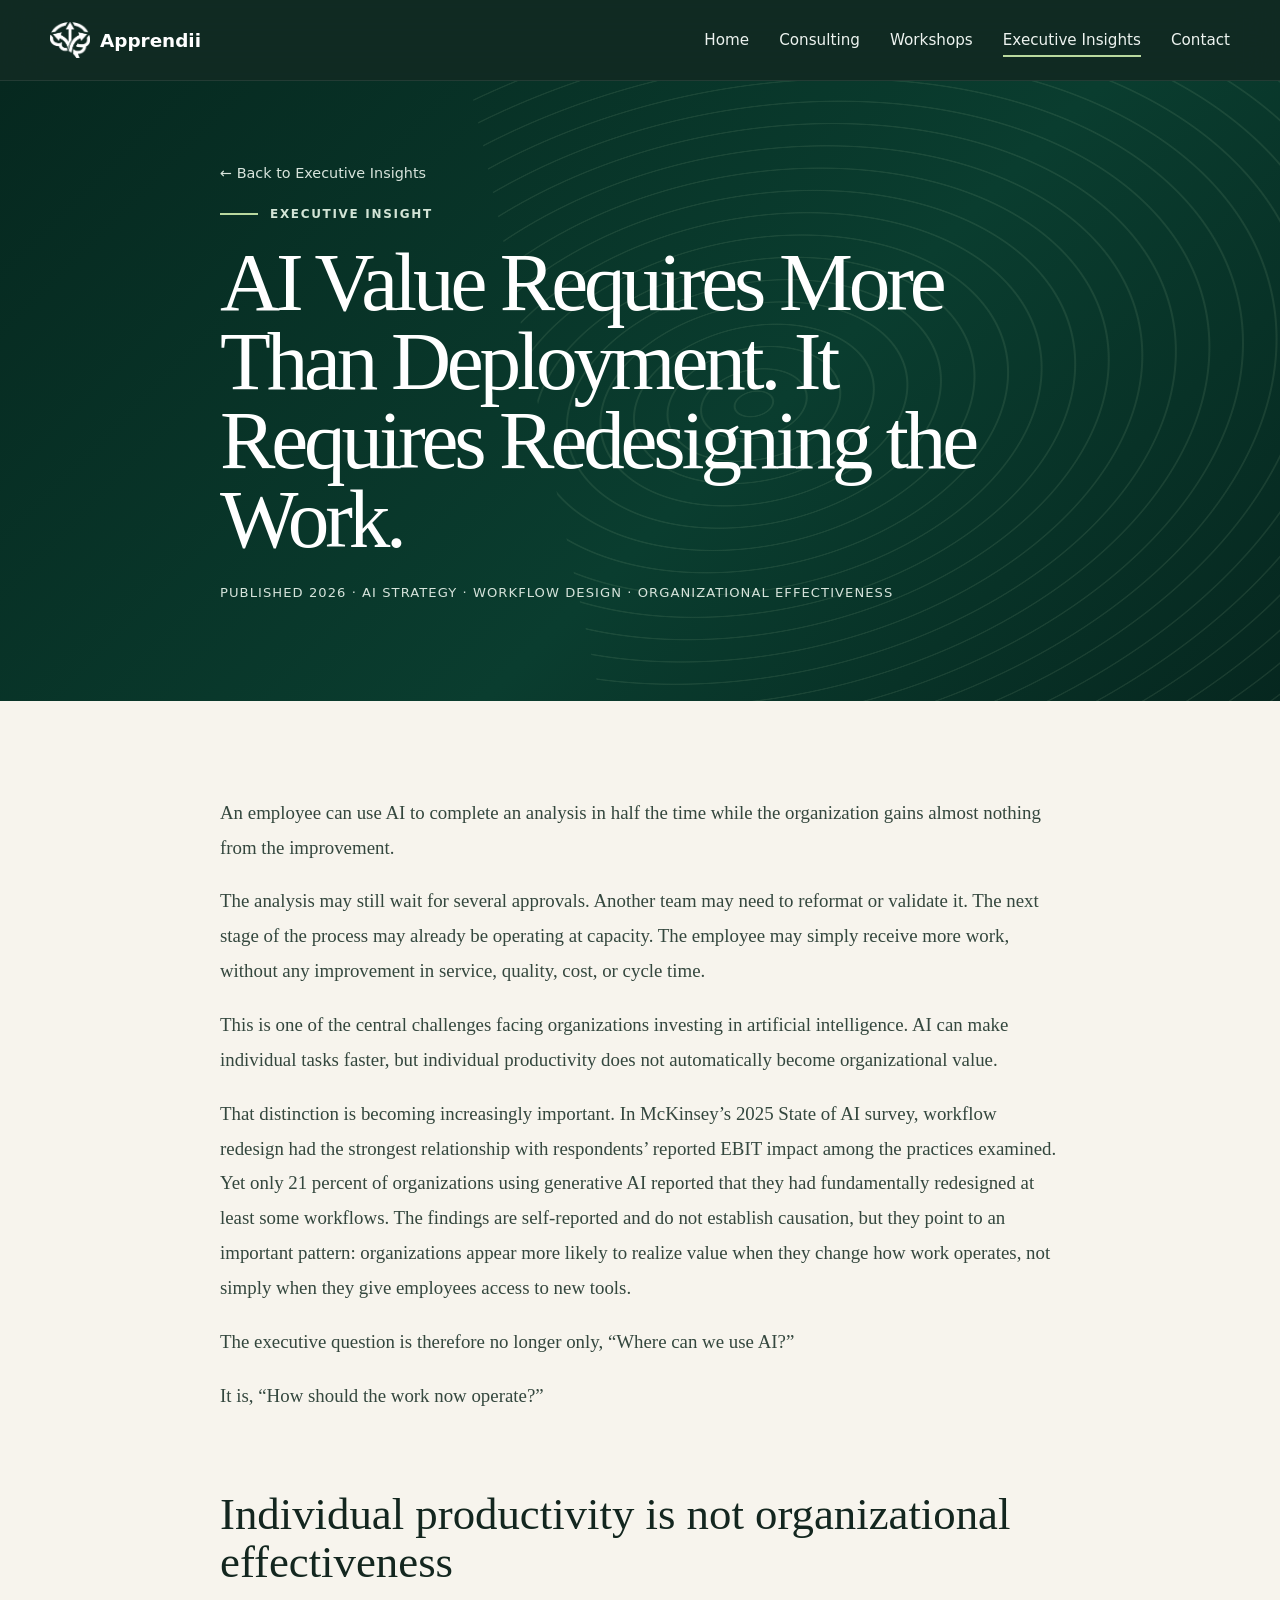
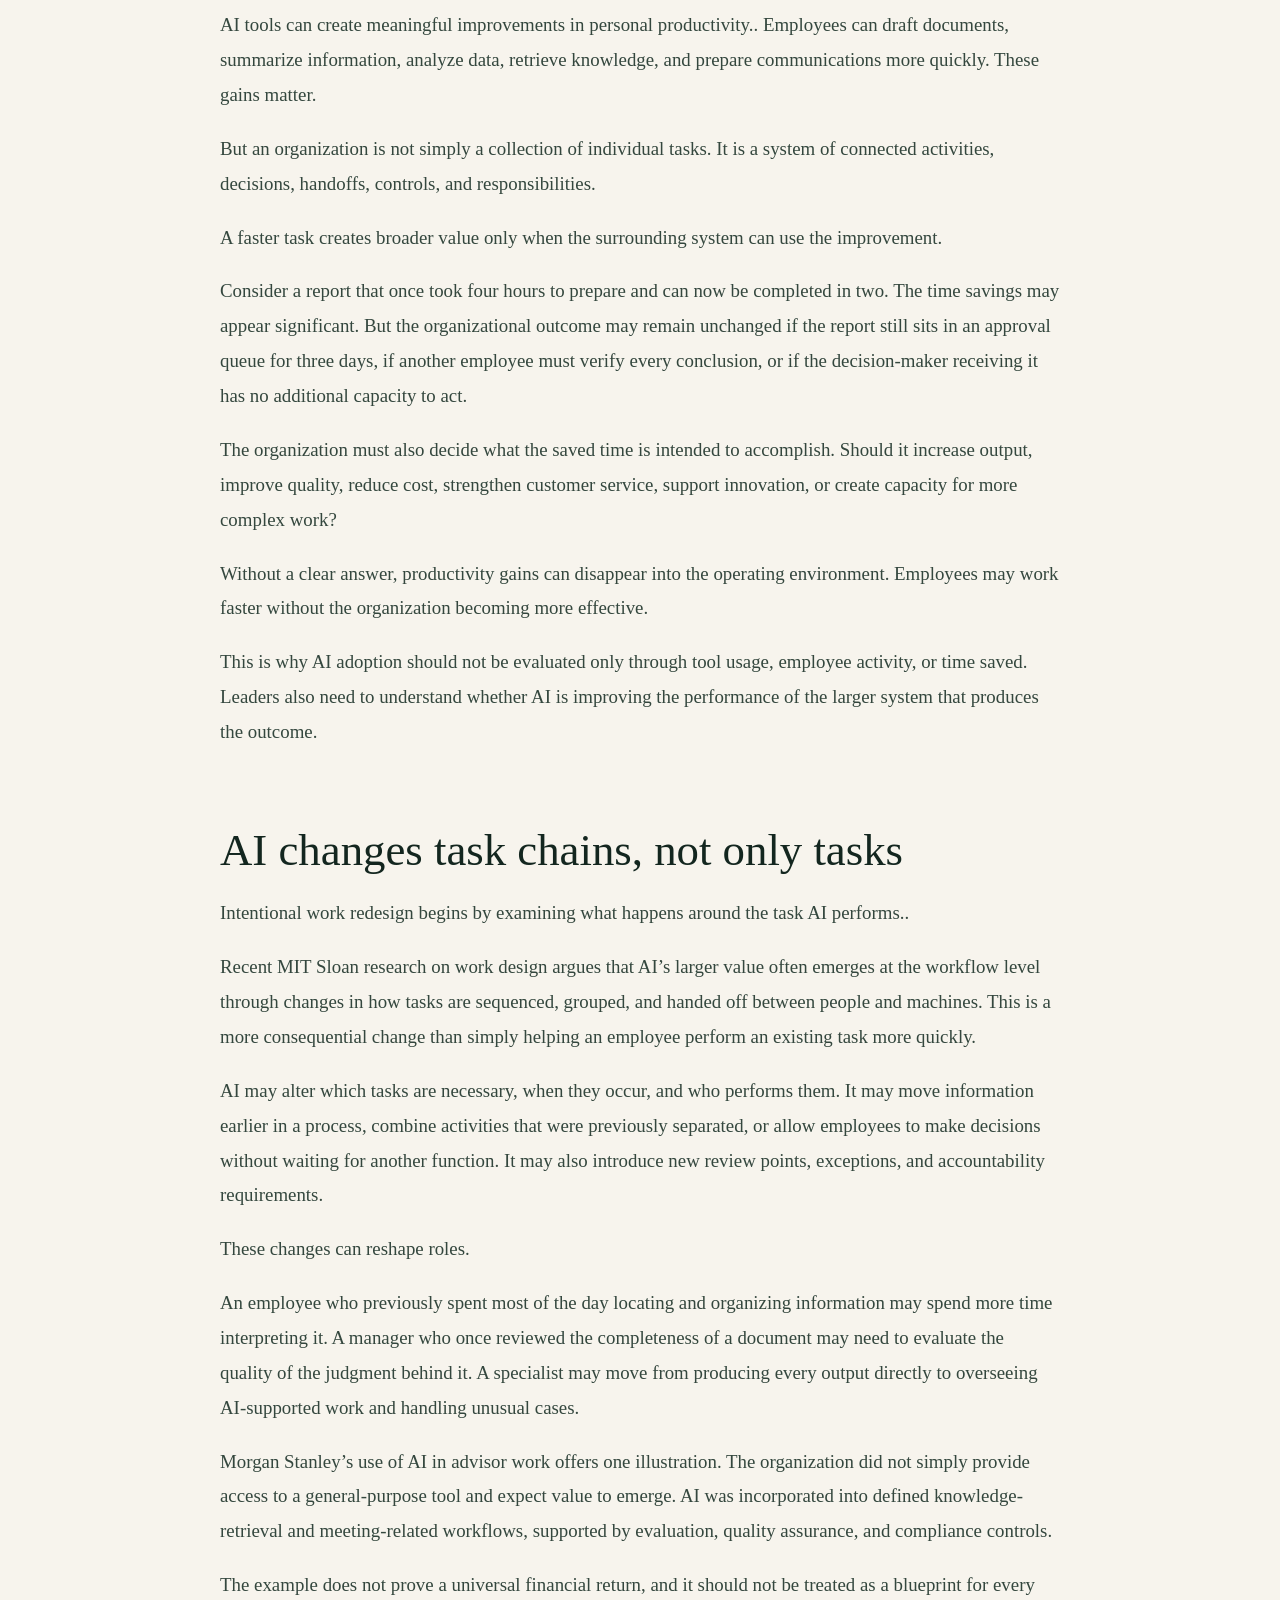
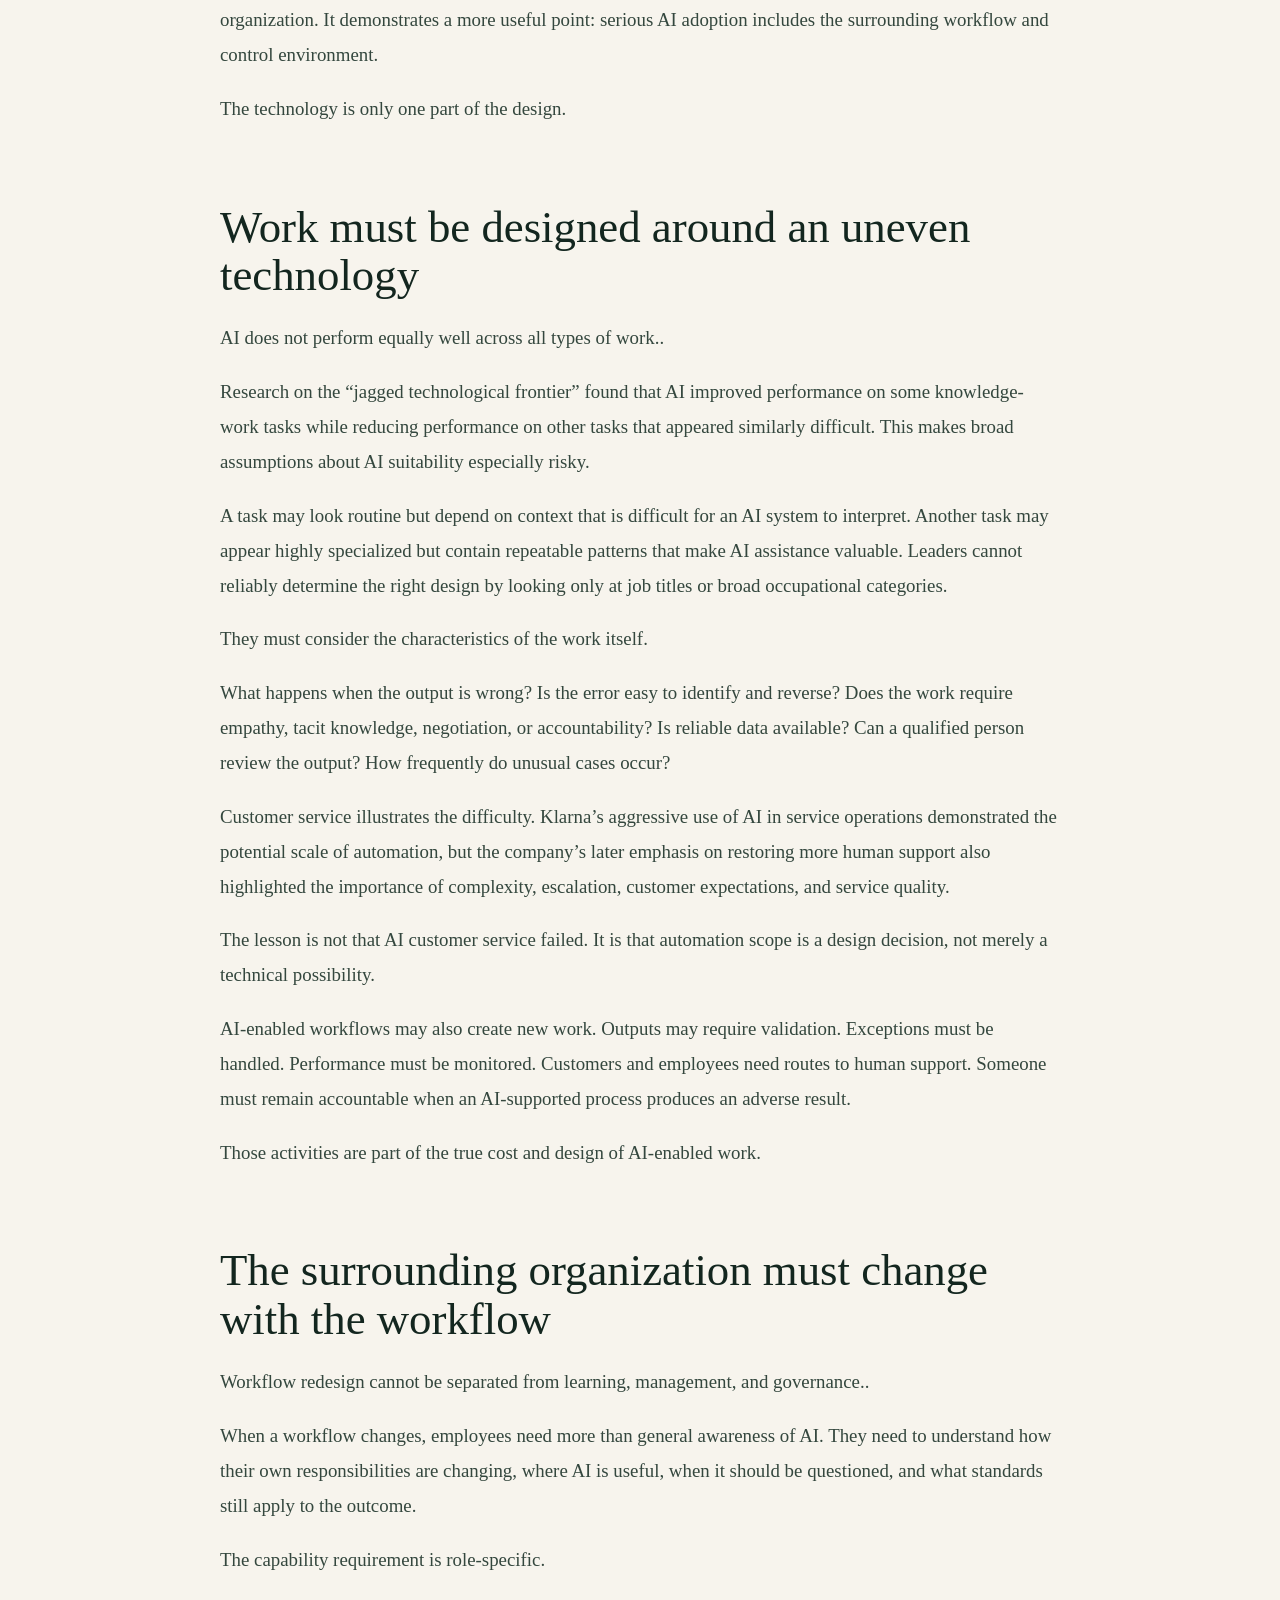
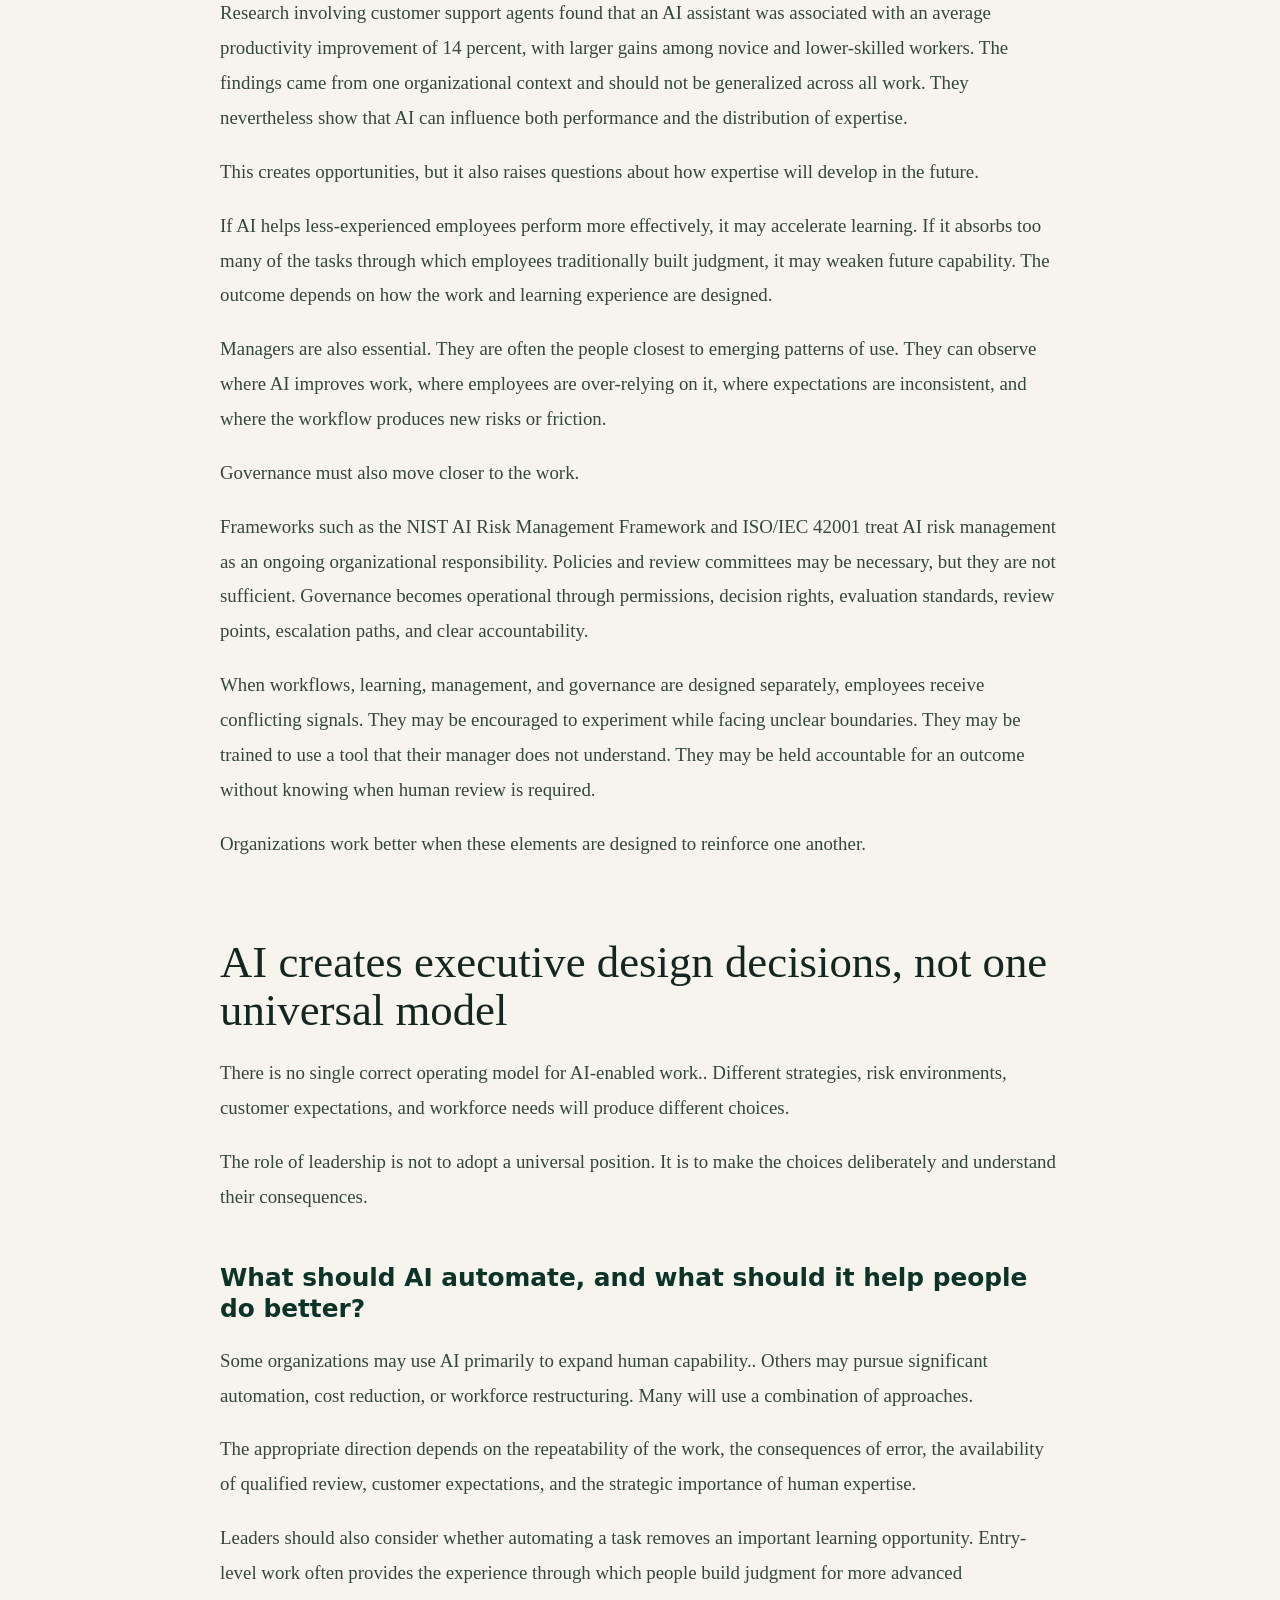
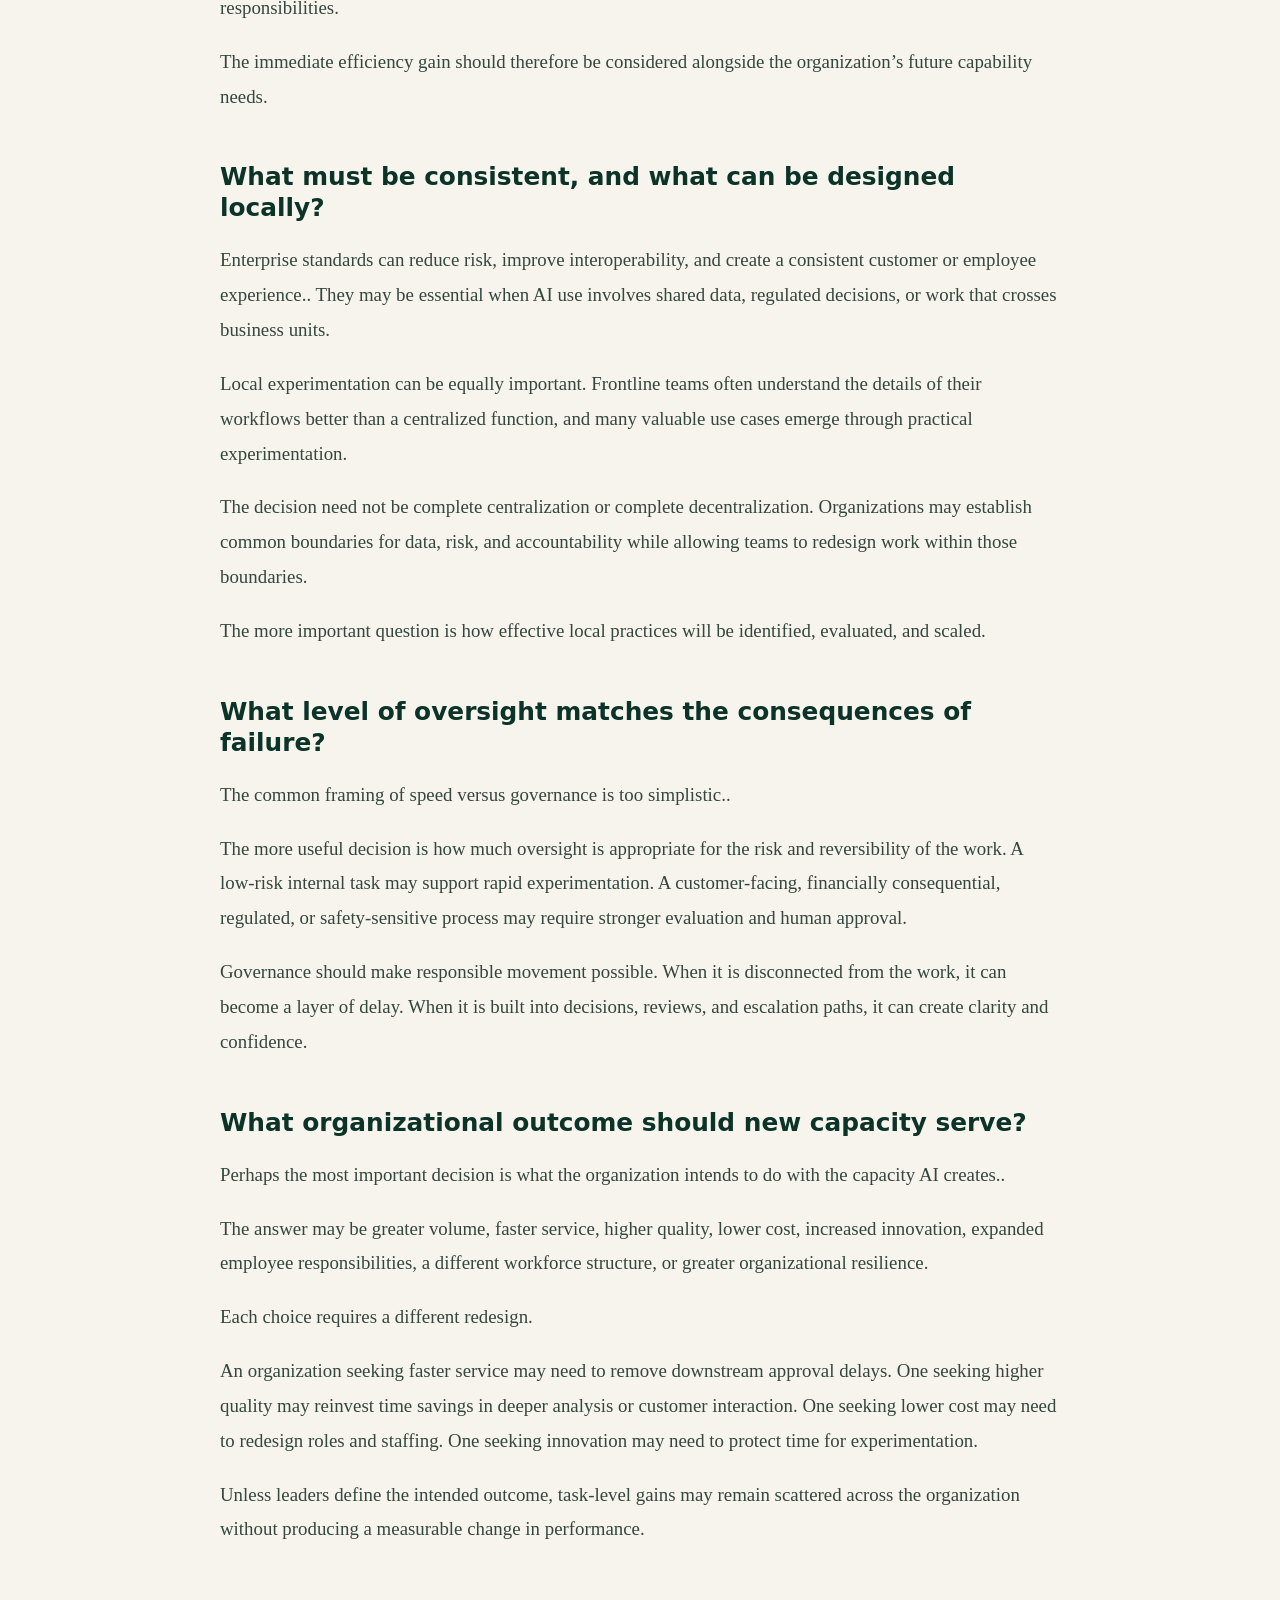
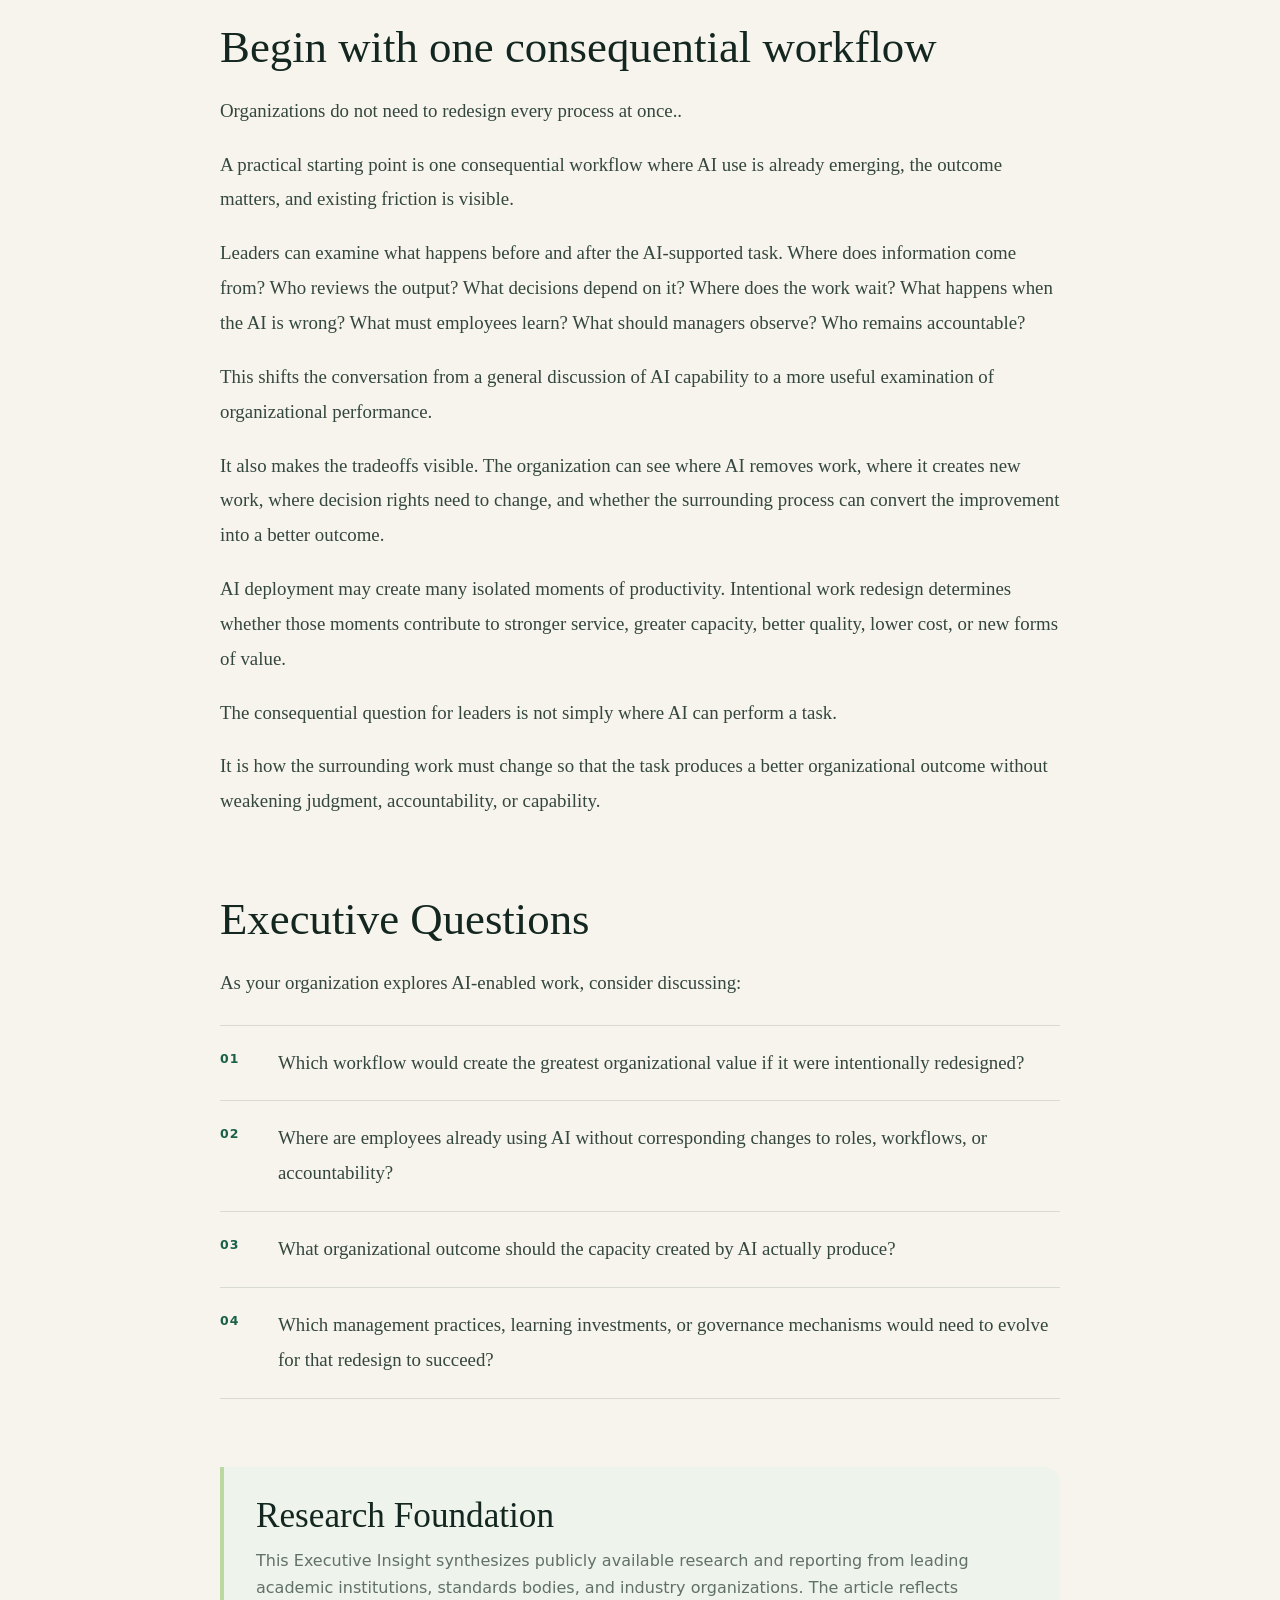
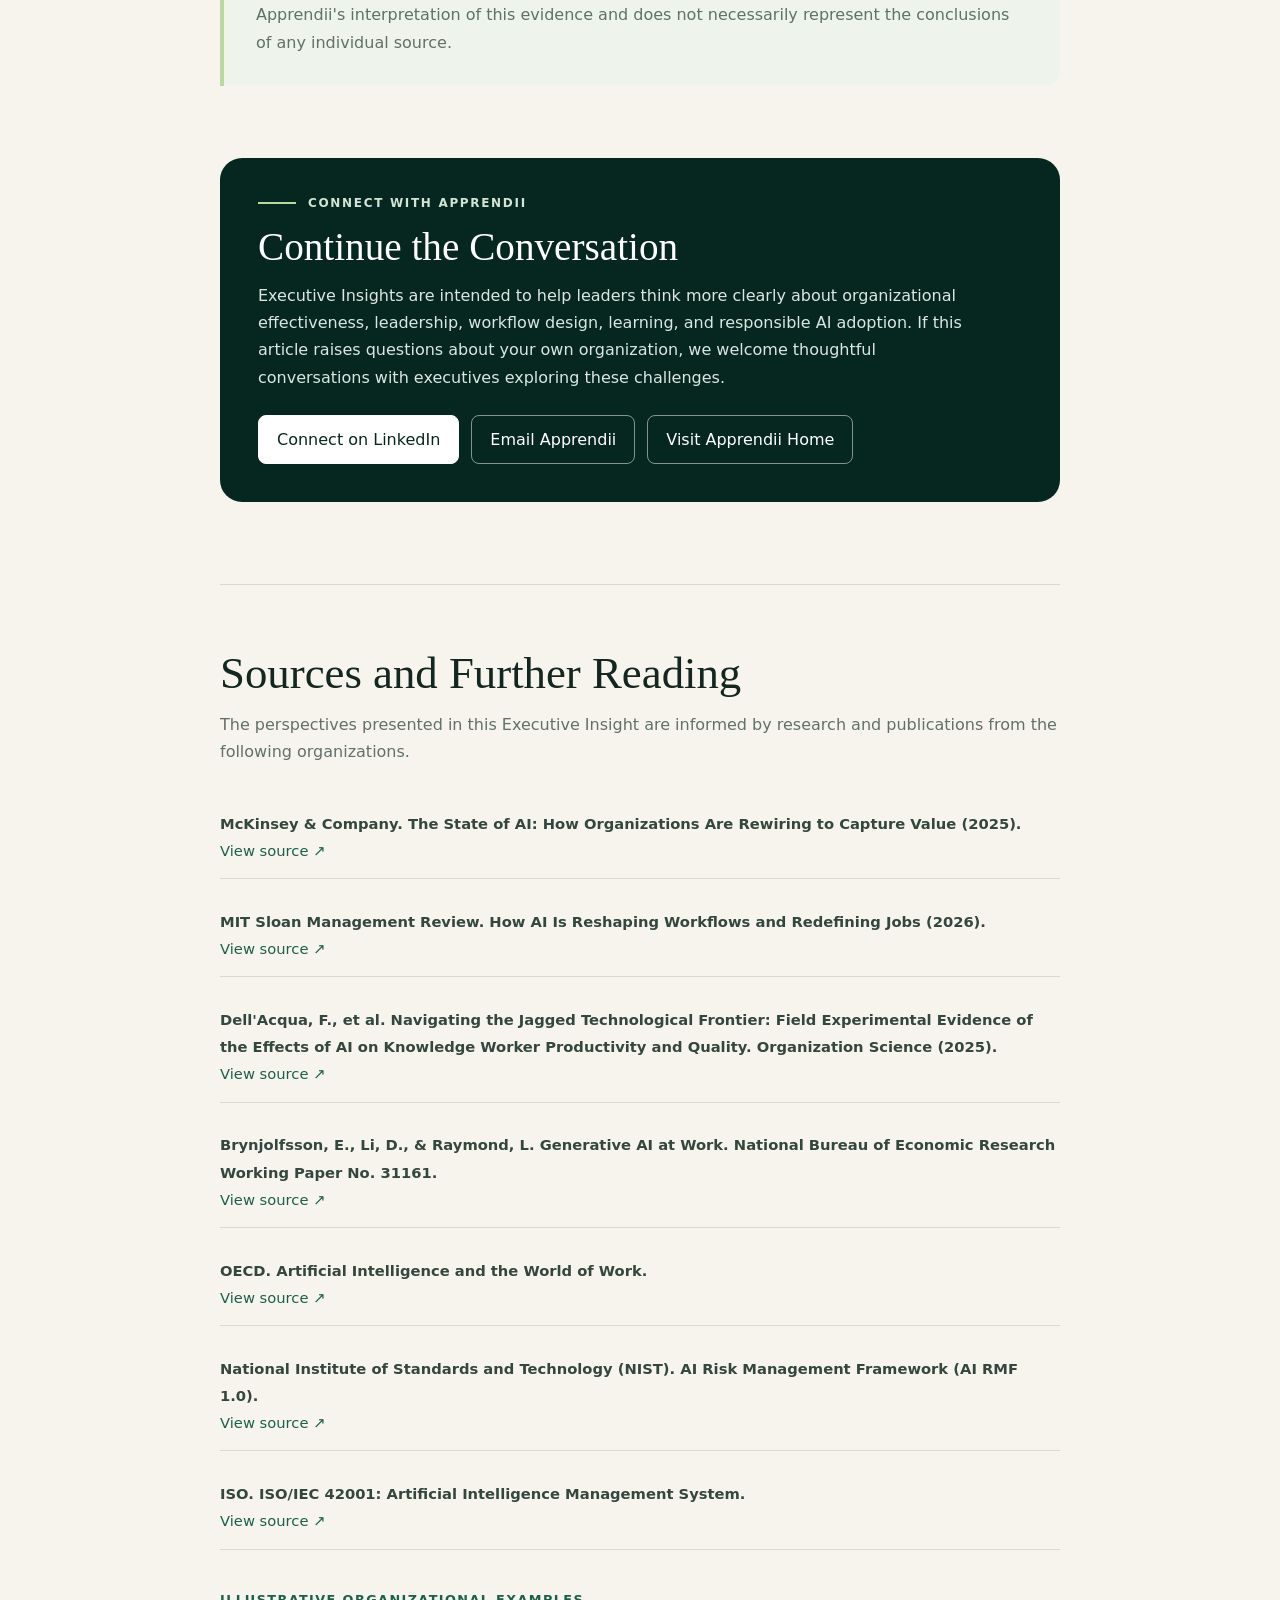
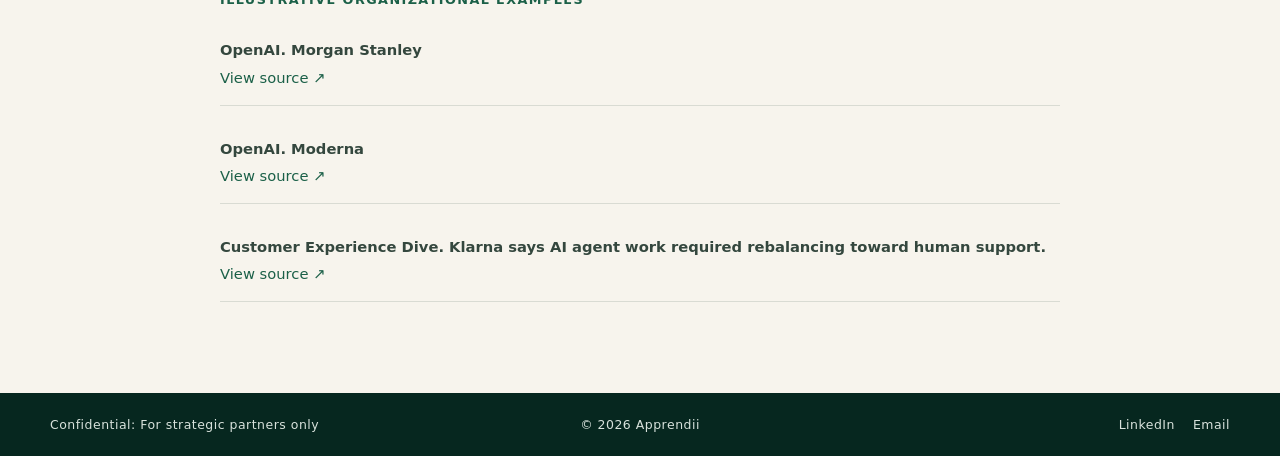
==== commit 38666c55: "Add files via upload" ====
--- a/ai-value-work-redesign.html
+++ b/ai-value-work-redesign.html
@@ -28,6 +28,6 @@
 </style></head><body><header class="site-header"><div class="wrap nav">
 <a class="brand" href="index.html"><img alt="Apprendii logo" src="assets/images/apprendii-logo-white.png"/><span>Apprendii</span></a>
 <button aria-controls="primary-nav" aria-expanded="false" aria-label="Open navigation" class="menu-toggle">Menu</button>
-<nav aria-label="Primary navigation" class="nav-links" id="primary-nav"><a class="" href="index.html">Home</a><a class="" href="consulting.html">Consulting</a><a class="active" href="executive-insights.html">Executive Insights</a><a class="" href="contact.html">Contact</a></nav>
+<nav aria-label="Primary navigation" class="nav-links" id="primary-nav"><a class="" href="index.html">Home</a><a class="" href="consulting.html">Consulting</a><a class="" href="workshops.html">Workshops</a><a class="active" href="executive-insights.html">Executive Insights</a><a class="" href="contact.html">Contact</a></nav>
 </div></header><main><section class="article-hero"><div class="wrap narrow"><a class="back" href="executive-insights.html">← Back to Executive Insights</a><div class="eyebrow">Executive Insight</div><h1>AI Value Requires More Than Deployment. It Requires Redesigning the Work.</h1><div class="meta light">Published 2026 · AI Strategy · Workflow Design · Organizational Effectiveness</div></div></section>
 <article class="article"><div class="wrap narrow"><p>An employee can use AI to complete an analysis in half the time while the organization gains almost nothing from the improvement.</p><p>The analysis may still wait for several approvals. Another team may need to reformat or validate it. The next stage of the process may already be operating at capacity. The employee may simply receive more work, without any improvement in service, quality, cost, or cycle time.</p><p>This is one of the central challenges facing organizations investing in artificial intelligence. AI can make individual tasks faster, but individual productivity does not automatically become organizational value.</p><p>That distinction is becoming increasingly important. In McKinsey’s 2025 State of AI survey, workflow redesign had the strongest relationship with respondents’ reported EBIT impact among the practices examined. Yet only 21 percent of organizations using generative AI reported that they had fundamentally redesigned at least some workflows. The findings are self-reported and do not establish causation, but they point to an important pattern: organizations appear more likely to realize value when they change how work operates, not simply when they give employees access to new tools.</p><p>The executive question is therefore no longer only, “Where can we use AI?”</p><p>It is, “How should the work now operate?”</p><h2 class="section-heading">Individual productivity is not organizational effectiveness</h2><p>AI tools can create meaningful improvements in personal productivity.. Employees can draft documents, summarize information, analyze data, retrieve knowledge, and prepare communications more quickly. These gains matter.</p><p>But an organization is not simply a collection of individual tasks. It is a system of connected activities, decisions, handoffs, controls, and responsibilities.</p><p>A faster task creates broader value only when the surrounding system can use the improvement.</p><p>Consider a report that once took four hours to prepare and can now be completed in two. The time savings may appear significant. But the organizational outcome may remain unchanged if the report still sits in an approval queue for three days, if another employee must verify every conclusion, or if the decision-maker receiving it has no additional capacity to act.</p><p>The organization must also decide what the saved time is intended to accomplish. Should it increase output, improve quality, reduce cost, strengthen customer service, support innovation, or create capacity for more complex work?</p><p>Without a clear answer, productivity gains can disappear into the operating environment. Employees may work faster without the organization becoming more effective.</p><p>This is why AI adoption should not be evaluated only through tool usage, employee activity, or time saved. Leaders also need to understand whether AI is improving the performance of the larger system that produces the outcome.</p><h2 class="section-heading">AI changes task chains, not only tasks</h2><p>Intentional work redesign begins by examining what happens around the task AI performs..</p><p>Recent MIT Sloan research on work design argues that AI’s larger value often emerges at the workflow level through changes in how tasks are sequenced, grouped, and handed off between people and machines. This is a more consequential change than simply helping an employee perform an existing task more quickly.</p><p>AI may alter which tasks are necessary, when they occur, and who performs them. It may move information earlier in a process, combine activities that were previously separated, or allow employees to make decisions without waiting for another function. It may also introduce new review points, exceptions, and accountability requirements.</p><p>These changes can reshape roles.</p><p>An employee who previously spent most of the day locating and organizing information may spend more time interpreting it. A manager who once reviewed the completeness of a document may need to evaluate the quality of the judgment behind it. A specialist may move from producing every output directly to overseeing AI-supported work and handling unusual cases.</p><p>Morgan Stanley’s use of AI in advisor work offers one illustration. The organization did not simply provide access to a general-purpose tool and expect value to emerge. AI was incorporated into defined knowledge-retrieval and meeting-related workflows, supported by evaluation, quality assurance, and compliance controls.</p><p>The example does not prove a universal financial return, and it should not be treated as a blueprint for every organization. It demonstrates a more useful point: serious AI adoption includes the surrounding workflow and control environment.</p><p>The technology is only one part of the design.</p><h2 class="section-heading">Work must be designed around an uneven technology</h2><p>AI does not perform equally well across all types of work..</p><p>Research on the “jagged technological frontier” found that AI improved performance on some knowledge-work tasks while reducing performance on other tasks that appeared similarly difficult. This makes broad assumptions about AI suitability especially risky.</p><p>A task may look routine but depend on context that is difficult for an AI system to interpret. Another task may appear highly specialized but contain repeatable patterns that make AI assistance valuable. Leaders cannot reliably determine the right design by looking only at job titles or broad occupational categories.</p><p>They must consider the characteristics of the work itself.</p><p>What happens when the output is wrong? Is the error easy to identify and reverse? Does the work require empathy, tacit knowledge, negotiation, or accountability? Is reliable data available? Can a qualified person review the output? How frequently do unusual cases occur?</p><p>Customer service illustrates the difficulty. Klarna’s aggressive use of AI in service operations demonstrated the potential scale of automation, but the company’s later emphasis on restoring more human support also highlighted the importance of complexity, escalation, customer expectations, and service quality.</p><p>The lesson is not that AI customer service failed. It is that automation scope is a design decision, not merely a technical possibility.</p><p>AI-enabled workflows may also create new work. Outputs may require validation. Exceptions must be handled. Performance must be monitored. Customers and employees need routes to human support. Someone must remain accountable when an AI-supported process produces an adverse result.</p><p>Those activities are part of the true cost and design of AI-enabled work.</p><h2 class="section-heading">The surrounding organization must change with the workflow</h2><p>Workflow redesign cannot be separated from learning, management, and governance..</p><p>When a workflow changes, employees need more than general awareness of AI. They need to understand how their own responsibilities are changing, where AI is useful, when it should be questioned, and what standards still apply to the outcome.</p><p>The capability requirement is role-specific.</p><p>Research involving customer support agents found that an AI assistant was associated with an average productivity improvement of 14 percent, with larger gains among novice and lower-skilled workers. The findings came from one organizational context and should not be generalized across all work. They nevertheless show that AI can influence both performance and the distribution of expertise.</p><p>This creates opportunities, but it also raises questions about how expertise will develop in the future.</p><p>If AI helps less-experienced employees perform more effectively, it may accelerate learning. If it absorbs too many of the tasks through which employees traditionally built judgment, it may weaken future capability. The outcome depends on how the work and learning experience are designed.</p><p>Managers are also essential. They are often the people closest to emerging patterns of use. They can observe where AI improves work, where employees are over-relying on it, where expectations are inconsistent, and where the workflow produces new risks or friction.</p><p>Governance must also move closer to the work.</p><p>Frameworks such as the NIST AI Risk Management Framework and ISO/IEC 42001 treat AI risk management as an ongoing organizational responsibility. Policies and review committees may be necessary, but they are not sufficient. Governance becomes operational through permissions, decision rights, evaluation standards, review points, escalation paths, and clear accountability.</p><p>When workflows, learning, management, and governance are designed separately, employees receive conflicting signals. They may be encouraged to experiment while facing unclear boundaries. They may be trained to use a tool that their manager does not understand. They may be held accountable for an outcome without knowing when human review is required.</p><p>Organizations work better when these elements are designed to reinforce one another.</p><h2 class="section-heading">AI creates executive design decisions, not one universal model</h2><p>There is no single correct operating model for AI-enabled work.. Different strategies, risk environments, customer expectations, and workforce needs will produce different choices.</p><p>The role of leadership is not to adopt a universal position. It is to make the choices deliberately and understand their consequences.</p><h3 class="decision-heading">What should AI automate, and what should it help people do better?</h3><p>Some organizations may use AI primarily to expand human capability.. Others may pursue significant automation, cost reduction, or workforce restructuring. Many will use a combination of approaches.</p><p>The appropriate direction depends on the repeatability of the work, the consequences of error, the availability of qualified review, customer expectations, and the strategic importance of human expertise.</p><p>Leaders should also consider whether automating a task removes an important learning opportunity. Entry-level work often provides the experience through which people build judgment for more advanced responsibilities.</p><p>The immediate efficiency gain should therefore be considered alongside the organization’s future capability needs.</p><h3 class="decision-heading">What must be consistent, and what can be designed locally?</h3><p>Enterprise standards can reduce risk, improve interoperability, and create a consistent customer or employee experience.. They may be essential when AI use involves shared data, regulated decisions, or work that crosses business units.</p><p>Local experimentation can be equally important. Frontline teams often understand the details of their workflows better than a centralized function, and many valuable use cases emerge through practical experimentation.</p><p>The decision need not be complete centralization or complete decentralization. Organizations may establish common boundaries for data, risk, and accountability while allowing teams to redesign work within those boundaries.</p><p>The more important question is how effective local practices will be identified, evaluated, and scaled.</p><h3 class="decision-heading">What level of oversight matches the consequences of failure?</h3><p>The common framing of speed versus governance is too simplistic..</p><p>The more useful decision is how much oversight is appropriate for the risk and reversibility of the work. A low-risk internal task may support rapid experimentation. A customer-facing, financially consequential, regulated, or safety-sensitive process may require stronger evaluation and human approval.</p><p>Governance should make responsible movement possible. When it is disconnected from the work, it can become a layer of delay. When it is built into decisions, reviews, and escalation paths, it can create clarity and confidence.</p><h3 class="decision-heading">What organizational outcome should new capacity serve?</h3><p>Perhaps the most important decision is what the organization intends to do with the capacity AI creates..</p><p>The answer may be greater volume, faster service, higher quality, lower cost, increased innovation, expanded employee responsibilities, a different workforce structure, or greater organizational resilience.</p><p>Each choice requires a different redesign.</p><p>An organization seeking faster service may need to remove downstream approval delays. One seeking higher quality may reinvest time savings in deeper analysis or customer interaction. One seeking lower cost may need to redesign roles and staffing. One seeking innovation may need to protect time for experimentation.</p><p>Unless leaders define the intended outcome, task-level gains may remain scattered across the organization without producing a measurable change in performance.</p><h2 class="section-heading">Begin with one consequential workflow</h2><p>Organizations do not need to redesign every process at once..</p><p>A practical starting point is one consequential workflow where AI use is already emerging, the outcome matters, and existing friction is visible.</p><p>Leaders can examine what happens before and after the AI-supported task. Where does information come from? Who reviews the output? What decisions depend on it? Where does the work wait? What happens when the AI is wrong? What must employees learn? What should managers observe? Who remains accountable?</p><p>This shifts the conversation from a general discussion of AI capability to a more useful examination of organizational performance.</p><p>It also makes the tradeoffs visible. The organization can see where AI removes work, where it creates new work, where decision rights need to change, and whether the surrounding process can convert the improvement into a better outcome.</p><p>AI deployment may create many isolated moments of productivity. Intentional work redesign determines whether those moments contribute to stronger service, greater capacity, better quality, lower cost, or new forms of value.</p><p>The consequential question for leaders is not simply where AI can perform a task.</p><p>It is how the surrounding work must change so that the task produces a better organizational outcome without weakening judgment, accountability, or capability.</p><h2 class="section-heading">Executive Questions</h2><p>As your organization explores AI-enabled work, consider discussing:</p><ul class="executive-questions"><li>Which workflow would create the greatest organizational value if it were intentionally redesigned?</li><li>Where are employees already using AI without corresponding changes to roles, workflows, or accountability?</li><li>What organizational outcome should the capacity created by AI actually produce?</li><li>Which management practices, learning investments, or governance mechanisms would need to evolve for that redesign to succeed?</li></ul><section aria-labelledby="research-foundation-heading" class="research-foundation"><h2 id="research-foundation-heading">Research Foundation</h2><p>This Executive Insight synthesizes publicly available research and reporting from leading academic institutions, standards bodies, and industry organizations. The article reflects Apprendii's interpretation of this evidence and does not necessarily represent the conclusions of any individual source.</p></section><section aria-labelledby="conversation-heading" class="conversation-panel"><div class="eyebrow">Connect with Apprendii</div><h2 id="conversation-heading">Continue the Conversation</h2><p>Executive Insights are intended to help leaders think more clearly about organizational effectiveness, leadership, workflow design, learning, and responsible AI adoption. If this article raises questions about your own organization, we welcome thoughtful conversations with executives exploring these challenges.</p><div class="actions"><a class="btn primary" href="https://www.linkedin.com/in/hectorm/" rel="noopener" target="_blank">Connect on LinkedIn</a><a class="btn" href="mailto:hector.martinez@gmail.com">Email Apprendii</a><a class="btn" href="index.html">Visit Apprendii Home</a></div></section><section aria-labelledby="sources-heading" class="sources-section"><h2 id="sources-heading">Sources and Further Reading</h2><p class="sources-intro">The perspectives presented in this Executive Insight are informed by research and publications from the following organizations.</p><p class="source-link"><strong>McKinsey &amp; Company. The State of AI: How Organizations Are Rewiring to Capture Value (2025).</strong><br/><a href="https://www.mckinsey.com/~/media/mckinsey/business-functions/quantumblack/our-insights/the-state-of-ai/2025/the-state-of-ai-how-organizations-are-rewiring-to-capture-value_final.pdf" rel="noopener" target="_blank">View source ↗</a></p><p class="source-link"><strong>MIT Sloan Management Review. How AI Is Reshaping Workflows and Redefining Jobs (2026).</strong><br/><a href="https://mitsloan.mit.edu/ideas-made-to-matter/how-ai-reshaping-workflows-and-redefining-jobs" rel="noopener" target="_blank">View source ↗</a></p><p class="source-link"><strong>Dell'Acqua, F., et al. Navigating the Jagged Technological Frontier: Field Experimental Evidence of the Effects of AI on Knowledge Worker Productivity and Quality. Organization Science (2025).</strong><br/><a href="https://pubsonline.informs.org/doi/10.1287/orsc.2025.21838" rel="noopener" target="_blank">View source ↗</a></p><p class="source-link"><strong>Brynjolfsson, E., Li, D., &amp; Raymond, L. Generative AI at Work. National Bureau of Economic Research Working Paper No. 31161.</strong><br/><a href="https://www.nber.org/system/files/working_papers/w31161/w31161.pdf" rel="noopener" target="_blank">View source ↗</a></p><p class="source-link"><strong>OECD. Artificial Intelligence and the World of Work.</strong><br/><a href="https://www.oecd.org/en/topics/sub-issues/ai-and-work.html" rel="noopener" target="_blank">View source ↗</a></p><p class="source-link"><strong>National Institute of Standards and Technology (NIST). AI Risk Management Framework (AI RMF 1.0).</strong><br/><a href="https://nvlpubs.nist.gov/nistpubs/ai/nist.ai.100-1.pdf" rel="noopener" target="_blank">View source ↗</a></p><p class="source-link"><strong>ISO. ISO/IEC 42001: Artificial Intelligence Management System.</strong><br/><a href="https://www.iso.org/standard/42001" rel="noopener" target="_blank">View source ↗</a></p><h3 class="source-group-title">Illustrative Organizational Examples</h3><p class="source-link"><strong>OpenAI. Morgan Stanley</strong><br/><a href="https://openai.com/index/morgan-stanley/" rel="noopener" target="_blank">View source ↗</a></p><p class="source-link"><strong>OpenAI. Moderna</strong><br/><a href="https://openai.com/index/moderna/" rel="noopener" target="_blank">View source ↗</a></p><p class="source-link"><strong>Customer Experience Dive. Klarna says AI agent work required rebalancing toward human support.</strong><br/><a href="https://www.customerexperiencedive.com/news/klarna-says-ai-agent-work-853-employees/805987/" rel="noopener" target="_blank">View source ↗</a></p></section></div></article></main><footer><div class="wrap footer-grid"><div>Confidential: For strategic partners only</div><div>© 2026 Apprendii</div><div class="footer-links"><a href="https://www.linkedin.com/in/hectorm/" rel="noopener" target="_blank">LinkedIn</a><a href="mailto:hector.martinez@gmail.com">Email</a></div></div></footer><script src="assets/js/site.js"></script></body></html>
--- a/assets/css/styles.css
+++ b/assets/css/styles.css
@@ -11,3 +11,18 @@
 @media(max-width:900px){.menu-toggle{display:block}.nav-links{display:none;position:absolute;left:20px;right:20px;top:70px;flex-direction:column;align-items:flex-start;gap:4px;padding:18px;background:#0b3328;border:1px solid rgba(255,255,255,.1);border-radius:14px}.nav-links.open{display:flex}.perspective-card,.detail-grid,.cred,.contact-box,.featured-insight,.contact-grid{grid-template-columns:1fr}.perspective-card>div+div{border-left:0;border-top:1px solid var(--line);padding-left:0;padding-top:30px}.cards,.process,.outcomes{grid-template-columns:1fr}.footer-grid{grid-template-columns:1fr;text-align:center}.footer-grid>div:nth-child(2){text-align:center}.footer-links{justify-content:center}.insight-art{min-height:260px}}
 @media(max-width:560px){.wrap,.narrow{width:min(100% - 24px,1180px)}.brand span{font-size:1rem}.hero{padding:64px 0 96px}.detail-hero,.article-hero{padding:64px 0}.hero h1{font-size:3.65rem}.detail-hero h1,.article-hero h1{font-size:3.25rem}.perspective-card{padding:30px 24px}.section,.detail-section{padding:62px 0}.cred,.featured-insight,.contact-card{padding:28px}.actions{flex-direction:column}.btn{width:100%}.article{padding:54px 0}.article p,.article li{font-size:1.08rem}.article h2{font-size:2.25rem}}
 @media(prefers-reduced-motion:reduce){*{scroll-behavior:auto!important;animation:none!important;transition:none!important}.reveal{opacity:1;transform:none}}
+
+/* Workshops overview: independent editorial panels; future-ready for detail pages. */
+.workshops-section{padding-top:80px}
+.workshops-intro{max-width:900px;margin-bottom:40px}
+.workshops-intro h2{font-size:clamp(2.35rem,5vw,4.1rem);line-height:1.04;letter-spacing:-.04em;margin:0 0 22px}
+.workshops-intro p{font-size:1.06rem;line-height:1.75;color:#45574e;max-width:830px;margin:0}
+.workshop-list{display:grid;gap:18px}
+.workshop-item{display:grid;grid-template-columns:40px minmax(0,1fr);gap:20px;align-items:start;background:#fff;border:1px solid var(--line);border-radius:18px;padding:30px 34px;box-shadow:0 12px 32px rgba(9,42,32,.055)}
+.workshop-number{font-family:Georgia,"Times New Roman",serif;font-size:1.65rem;line-height:1.2;font-weight:400;color:var(--green)}
+.workshop-body{display:flex;flex-direction:column;min-width:0}
+.workshop-body h2{font-family:Inter,ui-sans-serif,system-ui,-apple-system,"Segoe UI",sans-serif;font-size:clamp(1.35rem,2.2vw,1.65rem);font-weight:700;line-height:1.3;letter-spacing:-.025em;margin:0 0 13px}
+.workshop-body>p:not(.workshop-audience){font-size:1.02rem;line-height:1.72;color:#45574e;margin:0;max-width:920px}
+.workshop-audience{align-self:flex-end;text-align:right;font-size:.88rem;line-height:1.45;font-weight:650;color:var(--green);margin:24px 0 0}
+@media(max-width:900px){.workshops-section{padding-top:62px}}
+@media(max-width:560px){.workshop-item{grid-template-columns:32px minmax(0,1fr);gap:12px;padding:24px 20px}.workshop-number{font-size:1.35rem}.workshops-intro{margin-bottom:28px}.workshop-body h2{font-size:1.32rem}.workshop-body>p:not(.workshop-audience){font-size:.98rem}.workshop-audience{margin-top:20px;font-size:.84rem}}
